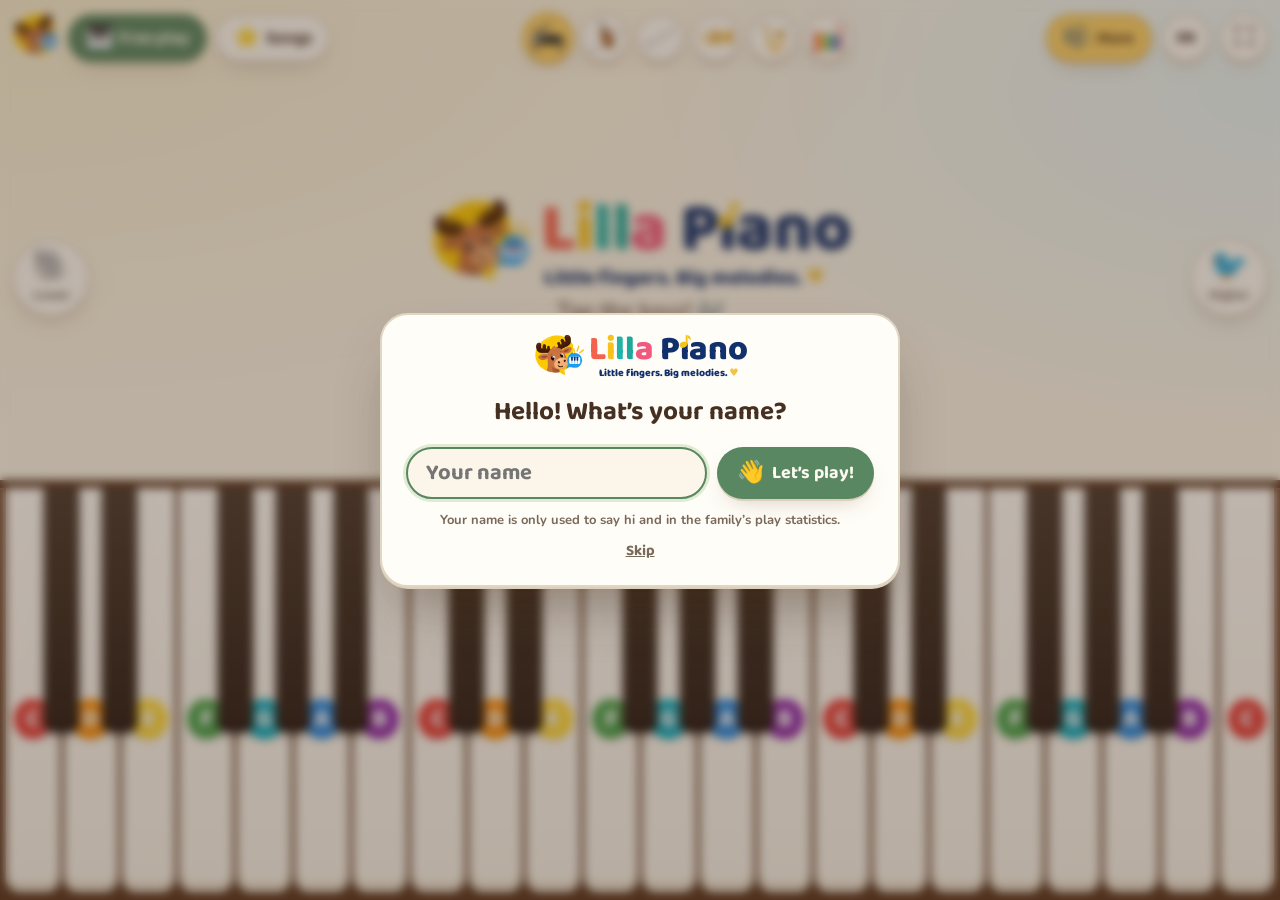
==== index.html @ af092580 "Five listen speeds instead of slow/normal Speed menu with very slow (50%), slow (75%), normal, fast " ====
<!doctype html>
<html lang="en">
<head>
  <meta charset="utf-8">
  <meta name="viewport" content="width=device-width, initial-scale=1, viewport-fit=cover, user-scalable=no">
  <meta name="theme-color" content="#f8f3e6">
  <meta name="apple-mobile-web-app-capable" content="yes">
  <meta name="mobile-web-app-capable" content="yes">
  <meta name="apple-mobile-web-app-status-bar-style" content="black-translucent">
  <title>Lilla Piano</title>
  <link rel="manifest" href="manifest.webmanifest">
  <link rel="icon" href="icon.svg" type="image/svg+xml">
  <link rel="apple-touch-icon" href="assets/apple-touch-icon.png">
  <link rel="preconnect" href="https://fonts.googleapis.com">
  <link rel="preconnect" href="https://fonts.gstatic.com" crossorigin>
  <link href="https://fonts.googleapis.com/css2?family=Baloo+2:wght@600;700;800&family=Nunito:wght@600;700;800&display=swap" rel="stylesheet">
  <link rel="stylesheet" href="css/style.css">
</head>
<body>
<div id="app" data-view="free">
  <header class="topbar">
    <div class="brand-mini" data-brand-mini></div>
    <nav class="modes">
      <button class="mode-btn" data-go="free" data-i18n-label="free">🎹<span data-i18n="free"></span></button>
      <button class="mode-btn" data-go="library" data-i18n-label="songs">⭐<span data-i18n="songs"></span></button>
    </nav>
    <div class="instruments" id="instruments" role="radiogroup" aria-label="Instrument"></div>
    <button class="more-btn" id="more-inst" data-i18n-label="chooseInstrument">🎼<span data-i18n="more"></span></button>
    <button class="icon-btn lang-btn" id="lang-btn" data-i18n-label="language"></button>
    <button class="icon-btn" id="fullscreen-btn" data-i18n-label="fullscreen">⛶</button>
  </header>

  <main class="stage">
    <section class="view view-free">
      <div class="float-area" id="float-area"></div>
      <button class="oct-btn" id="oct-down" data-i18n-label="lower"><span class="oct-emoji">🐘</span><span class="oct-label" data-i18n="lowerShort"></span></button>
      <div class="free-center">
        <div data-brand></div>
        <div class="free-hint" data-i18n="tapKeys"></div>
        <div class="range-map" id="range-map" aria-hidden="true"></div>
      </div>
      <button class="oct-btn" id="oct-up" data-i18n-label="higher"><span class="oct-emoji">🐦</span><span class="oct-label" data-i18n="higherShort"></span></button>
    </section>

    <section class="view view-library" id="library"></section>

    <section class="view view-song">
      <div class="song-head">
        <button class="round-btn" id="song-back" data-i18n-label="back">⬅</button>
        <div class="song-title" id="song-title"></div>
        <div class="song-actions">
          <button class="hands-toggle" id="btn-hands" data-i18n-label="switchHands"></button>
          <button class="big-btn listen" id="btn-listen">👂<span data-i18n="listen"></span></button>
          <button class="big-btn play" id="btn-play">🎹<span data-i18n="play"></span></button>
          <div class="speed-wrap">
            <button class="round-btn" id="btn-tempo" data-i18n-label="tempo" aria-haspopup="menu">🐇</button>
            <div class="speed-menu hidden" id="speed-menu" role="menu"></div>
          </div>
        </div>
      </div>
      <div class="progress"><div class="progress-fill" id="progress"></div></div>
      <div class="song-subbar">
      <div class="view-switch" role="radiogroup" data-i18n-label="songView">
        <button data-songview="notes" role="radio">🎹<span data-i18n="viewNotes"></span></button>
        <button data-songview="sheet" role="radio">🎼<span data-i18n="viewSheet"></span></button>
        <button data-songview="solfege" role="radio">🎵<span data-i18n="viewSolfege"></span></button>
      </div>
      <div class="solfege-strip" id="solfege-strip"></div>
      </div>
      <canvas class="cascade" id="cascade"></canvas>
      <canvas class="cascade staff-view" id="sheet"></canvas>
      <div class="rotate-hint" data-i18n="rotate"></div>
    </section>
  </main>

  <div class="keyboard" id="keyboard"></div>

  <div class="sheet hidden" id="inst-sheet">
    <div class="sheet-card" role="dialog" data-i18n-label="chooseInstrument">
      <div class="sheet-head">
        <h2 data-i18n="chooseInstrument"></h2>
        <button class="round-btn" id="sheet-close" data-i18n-label="close">✕</button>
      </div>
      <div class="sheet-body" id="sheet-body"></div>
      <div class="sheet-foot">
        <button class="offline-btn" id="offline-btn"></button>
      </div>
    </div>
  </div>

  <div class="sheet hidden" id="hands-sheet">
    <div class="sheet-card hands-card" role="dialog" data-i18n-label="howToPlay">
      <div class="sheet-head">
        <h2 id="hands-song"></h2>
        <button class="round-btn" id="hands-close" data-i18n-label="close">✕</button>
      </div>
      <p class="hands-question" data-i18n="howToPlay"></p>
      <div class="hands-choices">
        <button class="hands-choice one" data-hands="one">
          <span class="hands-emoji">☝️</span>
          <strong data-i18n="oneHand"></strong>
          <small data-i18n="oneHandDesc"></small>
          <span class="hands-done" data-done="one">⭐</span>
        </button>
        <button class="hands-choice two" data-hands="two">
          <span class="hands-emoji">🙌</span>
          <strong data-i18n="twoHands"></strong>
          <small data-i18n="twoHandsDesc"></small>
          <span class="hands-done" data-done="two">⭐</span>
        </button>
        <button class="hands-choice chords" data-hands="chords">
          <span class="hands-emoji">💪</span>
          <strong data-i18n="chordHands"></strong>
          <small data-i18n="chordHandsDesc"></small>
          <span class="hands-done" data-done="chords">⭐</span>
        </button>
      </div>
    </div>
  </div>

  <div class="sheet hidden" id="welcome-sheet">
    <div class="sheet-card welcome-card" role="dialog" data-i18n-label="welcomeTitle">
      <div data-brand></div>
      <h2 data-i18n="welcomeTitle"></h2>
      <form id="welcome-form" autocomplete="off">
        <input id="welcome-name" maxlength="40" autocomplete="given-name" enterkeyhint="go" data-i18n-placeholder="namePlaceholder">
        <button class="big-btn play" type="submit">👋<span data-i18n="letsPlay"></span></button>
      </form>
      <p class="welcome-note" data-i18n="nameNote"></p>
      <button class="link-btn" id="welcome-skip" type="button" data-i18n="skip"></button>
    </div>
  </div>
  <div class="greeting hidden" id="greeting" role="status"></div>

  <div class="celebrate hidden" id="celebrate">
    <div class="celebrate-card">
      <div class="celebrate-stars">⭐⭐⭐</div>
      <h2 data-i18n="bravo"></h2>
      <div class="celebrate-actions">
        <button class="big-btn play" id="btn-again">🔁<span data-i18n="again"></span></button>
        <button class="big-btn listen" id="btn-more">⭐<span data-i18n="moreSongs"></span></button>
      </div>
    </div>
  </div>
  <canvas id="confetti"></canvas>
</div>
<script type="module" src="js/app.js"></script>
</body>
</html>
---- css/style.css ----
/* Lilla Piano – styled after Lilla Lingua (lillalingua.lovable.app):
   warm cream background, brown text, sage primary, terracotta accent, sun + sky highlights,
   Baloo 2 headings, Nunito body, soft "pressable" buttons. */

:root {
  --radius: 1.25rem;
  --background: oklch(97.3% 0.018 89);
  --foreground: oklch(33% 0.038 55);
  --card: oklch(99.3% 0.008 92);
  --primary: oklch(58% 0.077 149);
  --primary-foreground: oklch(98.5% 0.012 95);
  --secondary: oklch(92.5% 0.032 128);
  --secondary-foreground: oklch(36% 0.05 145);
  --muted: oklch(94.5% 0.019 90);
  --muted-foreground: oklch(53% 0.033 62);
  --accent: oklch(64.5% 0.146 41);
  --accent-foreground: oklch(99% 0.01 95);
  --sun: oklch(87.8% 0.132 88);
  --sun-foreground: oklch(35% 0.06 60);
  --sky: oklch(89% 0.048 220);
  --sky-foreground: oklch(35% 0.05 240);
  --border: oklch(88% 0.027 82);
  --edge: oklch(86% 0.032 78);
  --navy: #12306b; /* wordmark colour from the logo */
  --wood: oklch(47% 0.07 55);
  --wood-dark: oklch(36% 0.06 52);
  --lift: 0 2px 0 var(--edge), 0 10px 24px -12px oklch(40% 0.05 60 / 0.35);
  --lift-pressed: 0 0 0 var(--edge), 0 4px 10px -8px oklch(40% 0.05 60 / 0.35);
  --font-display: "Baloo 2", ui-rounded, system-ui, sans-serif;

  /* note colours (one per pitch class) – also used in js/music.js */
  --c0: #e53935; --c1: #f4511e; --c2: #fb8c00; --c3: #f9a825; --c4: #fdd835; --c5: #43a047;
  --c6: #7cb342; --c7: #00acc1; --c8: #26a69a; --c9: #1e88e5; --c10: #5e35b1; --c11: #8e24aa;
  --left-hand: oklch(80% 0.1 0);
  --right-hand: var(--sky);
}

* { box-sizing: border-box; -webkit-tap-highlight-color: transparent; }

html, body {
  margin: 0;
  height: 100%;
  overflow: hidden;
  background: var(--background);
  color: var(--foreground);
  font-family: Nunito, ui-sans-serif, system-ui, sans-serif;
  font-weight: 700;
  overscroll-behavior: none;
  user-select: none;
  -webkit-user-select: none;
  -webkit-touch-callout: none;
}

button {
  font: inherit;
  font-family: var(--font-display);
  color: inherit;
  border: 0;
  cursor: pointer;
  touch-action: manipulation;
}

h1, h2, h3 { font-family: var(--font-display); font-weight: 700; }

#app {
  height: 100vh;
  height: 100dvh;
  display: flex;
  flex-direction: column;
  background:
    radial-gradient(120% 80% at 0% 0%, oklch(95% 0.04 95) 0%, transparent 60%),
    radial-gradient(90% 70% at 100% 10%, oklch(95% 0.03 220 / 0.6) 0%, transparent 55%),
    var(--background);
  padding-top: env(safe-area-inset-top);
}

/* shared "soft pressable" surface */
.mode-btn, .inst-btn, .icon-btn, .more-btn, .round-btn, .theme-chip, .song-card,
.hands-toggle, .inst-card, .hands-choice {
  background: var(--card);
  border: 2px solid var(--border);
  box-shadow: var(--lift);
  transition: transform 0.12s, box-shadow 0.12s, background 0.15s;
}
.mode-btn:active, .inst-btn:active, .icon-btn:active, .more-btn:active, .round-btn:active,
.theme-chip:active, .song-card:active, .inst-card:active, .hands-choice:active {
  transform: translateY(2px);
  box-shadow: var(--lift-pressed);
}

/* ---------- brand (moose logo with a piano bubble) ---------- */

.brand { display: flex; align-items: center; gap: 0.4em; font-size: clamp(14px, 2.4vw, 22px); }
.brand-mark { position: relative; width: 4.7em; height: 4.4em; flex: 0 0 auto; }
.brand-mark img { position: absolute; left: 0; top: 0; width: 3.7em; height: auto; }
.brand-bubble { position: absolute; left: 2.95em; top: 1.75em; width: 1.6em; height: 1.6em; }
.brand-sparks { position: absolute; left: 3.7em; top: 1.05em; width: 1em; height: 0.9em; }
.brand-text { display: flex; flex-direction: column; line-height: 0.9; }
.brand-name {
  font-family: var(--font-display);
  font-weight: 800;
  font-size: 3.1em;
  letter-spacing: -0.01em;
  white-space: nowrap;
}
.brand-name .pianot { color: var(--navy); }
.brand-name .dotless { position: relative; }
.brand-name .note-dot {
  position: absolute;
  left: 50%;
  top: 0.36em;
  transform: translateX(-40%);
  width: 0.42em;
  height: 0.42em;
}
.brand-tag {
  font-family: var(--font-display);
  font-weight: 800;
  font-size: 0.95em;
  color: var(--navy);
  margin-top: 0.35em;
  padding-left: 0.15em;
}
.brand-tag::after { content: " ♥"; color: oklch(84% 0.15 88); }

.brand-mini { display: none; width: 46px; height: 46px; position: relative; flex: 0 0 auto; }
.brand-mini img { width: 42px; height: auto; position: absolute; left: 0; top: -3px; }
.brand-mini .brand-bubble { left: 27px; top: 17px; width: 19px; height: 19px; }
@media (min-width: 900px) { .brand-mini { display: block; } }

/* ---------- top bar ---------- */

.topbar {
  display: flex;
  align-items: center;
  gap: 10px;
  padding: 10px max(12px, env(safe-area-inset-right)) 10px max(12px, env(safe-area-inset-left));
  flex: 0 0 auto;
}

.modes { display: flex; gap: 8px; }

.mode-btn {
  display: flex;
  align-items: center;
  gap: 6px;
  height: 48px;
  padding: 0 16px;
  border-radius: 36px;
  font-size: 22px;
  font-weight: 700;
}
.mode-btn span { font-size: 17px; }
.mode-btn.active {
  background: var(--primary);
  border-color: var(--primary);
  color: var(--primary-foreground);
}

.instruments {
  display: flex;
  gap: 8px;
  flex: 1;
  justify-content: center;
  overflow-x: auto;
  scrollbar-width: none;
  padding: 4px 4px 8px;
  margin-bottom: -4px;
}
.instruments::-webkit-scrollbar { display: none; }

.inst-btn {
  flex: 0 0 auto;
  display: flex;
  align-items: center;
  justify-content: center;
  gap: 6px;
  width: 48px;
  height: 48px;
  padding: 0;
  border-radius: 50%;
}
.inst-name { font-size: 15px; }
.inst-btn .inst-name { display: none; }
.inst-btn[aria-checked="true"] {
  background: var(--sun);
  border-color: oklch(80% 0.13 85);
  transform: scale(1.08);
}
.inst-btn.loading .inst-icon { animation: loading 0.9s ease-in-out infinite; }
@keyframes loading { 50% { opacity: 0.3; transform: scale(0.85); } }

.icon-btn {
  width: 48px;
  height: 48px;
  border-radius: 50%;
  font-size: 20px;
  flex: 0 0 auto;
}
.lang-btn { font-size: 15px; font-weight: 800; letter-spacing: 0.5px; }

.more-btn {
  flex: 0 0 auto;
  display: flex;
  align-items: center;
  gap: 6px;
  height: 48px;
  padding: 0 16px;
  border-radius: 36px;
  background: var(--sun);
  border-color: oklch(80% 0.13 85);
  color: var(--sun-foreground);
  font-size: 22px;
}
.more-btn span { font-size: 16px; font-weight: 700; }

@media (max-width: 700px) {
  .mode-btn span, .more-btn span { display: none; }
  .mode-btn, .more-btn { width: 48px; padding: 0; justify-content: center; }
  .topbar { gap: 6px; }
  .instruments { justify-content: flex-start; }
}

/* ---------- stage ---------- */

.stage { flex: 1 1 auto; min-height: 0; position: relative; }

.view { display: none; height: 100%; }
[data-view="free"] .view-free,
[data-view="library"] .view-library,
[data-view="song"] .view-song { display: flex; }

.round-btn {
  width: 52px;
  height: 52px;
  border-radius: 50%;
  font-size: 20px;
  flex: 0 0 auto;
  color: var(--foreground);
}

/* free play */
.view-free {
  position: relative;
  align-items: center;
  justify-content: space-between;
  padding: 0 max(12px, env(safe-area-inset-right)) 0 max(12px, env(safe-area-inset-left));
}
.view-free .round-btn { position: relative; z-index: 2; }
.free-center { display: flex; flex-direction: column; align-items: center; gap: 4px; min-width: 0; }
.free-hint { color: var(--muted-foreground); font-size: clamp(15px, 2.4vw, 22px); }
@media (max-height: 560px) { .view-free .brand { font-size: 12px; } }
@media (max-height: 430px) { .view-free .brand { display: none; } }
.float-area { position: absolute; inset: 0; overflow: hidden; pointer-events: none; }
.float-note {
  position: absolute;
  bottom: 0;
  font-size: clamp(32px, 6vw, 56px);
  transform: translateX(-50%);
  text-shadow: 0 2px 6px oklch(40% 0.05 60 / 0.25);
  animation: float-up 1.6s ease-out forwards;
}
@keyframes float-up {
  from { opacity: 1; transform: translate(-50%, 0) scale(0.6); }
  to { opacity: 0; transform: translate(calc(-50% + var(--drift)), -220px) scale(1.3) rotate(15deg); }
}

/* library */
.view-library {
  flex-direction: column;
  gap: 16px;
  overflow-y: auto;
  padding: 4px max(16px, env(safe-area-inset-right)) 28px max(16px, env(safe-area-inset-left));
}
.library-brand { display: flex; justify-content: center; padding: 4px 0 2px; }
.library-brand .brand { font-size: clamp(11px, 1.8vw, 16px); }
.theme-chips { display: flex; gap: 8px; flex-wrap: wrap; }
.theme-chip {
  display: flex;
  align-items: center;
  gap: 6px;
  height: 44px;
  padding: 0 16px;
  border-radius: 36px;
  font-size: 16px;
  font-weight: 700;
}
.theme-chip span { font-size: 20px; }
.theme-chip.active {
  background: var(--secondary);
  border-color: var(--primary);
  color: var(--secondary-foreground);
}
.level-title {
  display: flex;
  align-items: baseline;
  gap: 10px;
  margin: 6px 0 10px;
  font-size: 26px;
}
.level-title .stars { color: var(--lc); letter-spacing: 2px; }
.level-title small { font-family: Nunito, sans-serif; font-size: 15px; color: var(--muted-foreground); font-weight: 700; }
.song-grid {
  display: grid;
  grid-template-columns: repeat(auto-fill, minmax(150px, 1fr));
  gap: 14px;
}
.song-card {
  position: relative;
  display: flex;
  flex-direction: column;
  align-items: center;
  gap: 4px;
  padding: 22px 10px 14px;
  border-radius: var(--radius);
  overflow: hidden;
}
.song-card::before { /* level colour strip */
  content: "";
  position: absolute;
  inset: 0 0 auto 0;
  height: 6px;
  background: var(--lc);
}
.song-card .song-emoji { font-size: 46px; line-height: 1.15; }
.song-card .song-name { font-family: var(--font-display); font-size: 17px; font-weight: 700; text-align: center; line-height: 1.1; }
.song-sub { font-size: 12px; color: var(--muted-foreground); text-align: center; line-height: 1.15; }
.song-flag { position: absolute; top: 12px; left: 10px; font-size: 16px; }
.song-done { position: absolute; top: 12px; right: 8px; font-size: 15px; letter-spacing: 1px; }
.empty { color: var(--muted-foreground); font-size: 18px; text-align: center; margin-top: 30px; }

/* song view */
.view-song { flex-direction: column; position: relative; }
.song-head {
  display: flex;
  align-items: center;
  gap: 10px;
  padding: 2px max(12px, env(safe-area-inset-right)) 8px max(12px, env(safe-area-inset-left));
}
.song-title {
  flex: 1;
  min-width: 0;
  display: flex;
  align-items: center;
  gap: 8px;
  font-family: var(--font-display);
  font-size: clamp(17px, 2.6vw, 28px);
  font-weight: 700;
}
.song-title .song-emoji { font-size: 1.35em; }
.song-title-text { display: flex; flex-direction: column; min-width: 0; line-height: 1.05; }
.song-title-main { overflow: hidden; text-overflow: ellipsis; white-space: nowrap; }
.song-title-text small {
  font-family: Nunito, sans-serif;
  font-size: 0.5em;
  color: var(--muted-foreground);
  overflow: hidden;
  text-overflow: ellipsis;
  white-space: nowrap;
}
.song-title .stars { font-size: 0.75em; letter-spacing: 1px; }
.song-actions { display: flex; gap: 8px; align-items: center; }

.big-btn {
  display: flex;
  align-items: center;
  gap: 8px;
  height: 52px;
  padding: 0 20px;
  border-radius: 36px;
  font-size: 22px;
  font-weight: 700;
  box-shadow: var(--lift);
  transition: transform 0.12s, box-shadow 0.12s;
}
.big-btn span { font-size: 18px; }
.big-btn:active { transform: translateY(2px); box-shadow: var(--lift-pressed); }
.big-btn.listen { background: var(--sky); color: var(--sky-foreground); }
.big-btn.play { background: var(--primary); color: var(--primary-foreground); }
.big-btn.active { outline: 3px solid var(--sun); outline-offset: 2px; }
.big-btn.pulse { animation: pulse 1.2s ease-in-out infinite; }
@keyframes pulse { 50% { transform: scale(1.08); } }

@media (max-width: 700px) {
  .big-btn span { display: none; }
  .big-btn { width: 52px; padding: 0; justify-content: center; }
}

.hands-toggle {
  display: flex;
  align-items: center;
  height: 52px;
  padding: 3px;
  border-radius: 36px;
  font-size: 22px;
}
.hands-toggle span { width: 42px; height: 42px; display: grid; place-items: center; border-radius: 50%; opacity: 0.45; }
.hands-toggle span.on { background: var(--sun); opacity: 1; }

.progress {
  height: 8px;
  margin: 0 max(12px, env(safe-area-inset-right)) 0 max(12px, env(safe-area-inset-left));
  border-radius: 4px;
  background: var(--muted);
  border: 1px solid var(--border);
  overflow: hidden;
}
.progress-fill {
  height: 100%;
  width: 0;
  background: linear-gradient(90deg, var(--c0), var(--c4), var(--c5), var(--c9), var(--c11));
  transition: width 0.3s;
}

.cascade {
  flex: 1 1 0;
  height: 0;
  min-height: 0;
  width: 100%;
  display: block;
  background:
    linear-gradient(oklch(97% 0.018 89 / 0), oklch(90% 0.03 80 / 0.7)),
    repeating-linear-gradient(0deg, transparent 0 39px, oklch(40% 0.04 60 / 0.05) 39px 40px);
}

.rotate-hint {
  display: none;
  position: absolute;
  left: 50%;
  top: 50%;
  transform: translate(-50%, -50%);
  padding: 10px 16px;
  border-radius: var(--radius);
  background: var(--card);
  border: 2px solid var(--border);
  color: var(--muted-foreground);
  font-size: 15px;
  white-space: nowrap;
  pointer-events: none;
}
@media (orientation: portrait) and (max-width: 600px) {
  [data-wide="true"] .rotate-hint { display: block; }
}

/* ---------- keyboard (wooden frame) ---------- */

.keyboard {
  flex: 0 0 auto;
  height: clamp(150px, 56dvh, 420px);
  padding: 0 max(4px, env(safe-area-inset-right)) max(6px, env(safe-area-inset-bottom)) max(4px, env(safe-area-inset-left));
  background: linear-gradient(var(--wood), var(--wood-dark));
  border-top: 8px solid var(--wood-dark);
  box-shadow: inset 0 2px 0 oklch(60% 0.07 60 / 0.6);
  touch-action: none;
}
[data-view="song"] .keyboard { height: clamp(140px, 44dvh, 360px); }
[data-view="library"] .keyboard { display: none; }

.keys { position: relative; display: flex; height: 100%; }

.key { --kc: #888; }

.key.white {
  position: relative;
  flex: 1 1 0;
  min-width: 0;
  display: flex;
  align-items: flex-end;
  justify-content: center;
  padding-bottom: 12%;
  background: linear-gradient(oklch(99.5% 0.006 92), oklch(96% 0.014 88));
  border: 2px solid var(--wood-dark);
  border-top: 0;
  border-radius: 0 0 16px 16px;
  box-shadow: inset 0 -10px 0 oklch(90% 0.022 85);
  transition: transform 0.05s;
}
.key .pad {
  width: min(72%, 54px);
  aspect-ratio: 1;
  border-radius: 50%;
  background: var(--kc);
  display: grid;
  place-items: center;
  font-family: var(--font-display);
  font-size: clamp(14px, 2.6vw, 25px);
  font-weight: 800;
  color: #fff;
  text-shadow: 0 1px 2px rgba(0, 0, 0, 0.3);
  box-shadow: 0 2px 0 rgba(0, 0, 0, 0.12);
  transition: filter 0.2s, transform 0.2s;
  pointer-events: none;
}
.key.white.down,
.key.white.playing {
  background: color-mix(in srgb, var(--kc) 40%, white);
  box-shadow: inset 0 -4px 0 oklch(90% 0.022 85);
  transform: translateY(2px);
}

.key.black {
  position: absolute;
  top: 0;
  height: 60%;
  z-index: 2;
  background: linear-gradient(oklch(36% 0.03 55), oklch(24% 0.025 50));
  border-radius: 0 0 10px 10px;
  box-shadow: inset 0 -7px 0 oklch(18% 0.02 50), 0 4px 6px oklch(20% 0.03 50 / 0.4);
}
.key.black.down,
.key.black.playing {
  background: var(--kc);
  box-shadow: inset 0 -3px 0 rgba(0, 0, 0, 0.35);
}

/* guided + listen: dim everything except the targets */
.keyboard.guided .key .pad { filter: grayscale(1) opacity(0.3); }
.keyboard.guided .key.playing .pad,
.keyboard.guided .key.down .pad { filter: none; }

.key.white.target {
  background: color-mix(in srgb, var(--kc) 22%, white);
  box-shadow: inset 0 0 0 4px var(--kc), 0 0 28px var(--kc);
  z-index: 1;
}
.key.black.target {
  background: var(--kc);
  box-shadow: 0 0 22px var(--kc);
  animation: glow 1s ease-in-out infinite;
  z-index: 3;
}
.keyboard.guided .key.target .pad { filter: none; animation: bounce 0.9s ease-in-out infinite; }
.key.target.hit .pad { animation: none; transform: scale(0.8); }
.key.target.hit { box-shadow: inset 0 0 0 4px var(--primary); }
@keyframes bounce { 50% { transform: translateY(-14px) scale(1.12); } }
@keyframes glow { 50% { box-shadow: 0 0 6px var(--kc); } }

.key.wiggle { animation: wiggle 0.4s; }
@keyframes wiggle {
  20% { transform: translateX(-4px); }
  40% { transform: translateX(4px); }
  60% { transform: translateX(-3px); }
  80% { transform: translateX(2px); }
}

.hand-badge {
  position: absolute;
  top: 8px;
  left: 50%;
  transform: translateX(-50%);
  min-width: 26px;
  height: 26px;
  padding: 0 6px;
  border-radius: 13px;
  display: none;
  place-items: center;
  font-family: var(--font-display);
  font-size: 14px;
  font-weight: 800;
  color: var(--foreground);
  pointer-events: none;
}
.key.hand-L .hand-badge:not(:empty) { display: grid; background: var(--left-hand); }
.key.hand-R .hand-badge:not(:empty) { display: grid; background: var(--right-hand); }

/* short screens (phones in landscape): give the falling notes more room */
@media (max-height: 520px) {
  [data-view="song"] .topbar { display: none; }
  [data-view="song"] .keyboard { height: 42dvh; }
  .song-head { padding-top: 8px; }
  .song-head .round-btn, .big-btn, .hands-toggle { height: 44px; }
  .song-head .round-btn { width: 44px; }
  .hands-toggle span { width: 36px; height: 36px; font-size: 19px; }
  .mode-btn, .inst-btn, .icon-btn, .more-btn { height: 44px; }
  .inst-btn, .icon-btn { width: 44px; }
  .topbar { padding-top: 6px; padding-bottom: 6px; }
  .key .pad { width: min(60%, 40px); }
  .key.white { padding-bottom: 8%; }
}
@media (max-width: 700px) {
  .hands-toggle span { width: 38px; height: 38px; font-size: 19px; }
}

/* ---------- dialogs ---------- */

.sheet, .celebrate {
  position: fixed;
  inset: 0;
  z-index: 15;
  display: grid;
  place-items: center;
  padding: max(12px, env(safe-area-inset-top)) max(12px, env(safe-area-inset-right)) max(12px, env(safe-area-inset-bottom)) max(12px, env(safe-area-inset-left));
  background: oklch(33% 0.038 55 / 0.35);
  backdrop-filter: blur(5px);
}
.celebrate { z-index: 20; }
.sheet.hidden, .celebrate.hidden { display: none; }

.sheet-card, .celebrate-card {
  background: var(--card);
  color: var(--foreground);
  border: 2px solid var(--border);
  border-radius: calc(var(--radius) * 1.4);
  box-shadow: 0 2px 0 var(--edge), 0 30px 60px -20px oklch(30% 0.05 60 / 0.45);
  animation: pop 0.35s cubic-bezier(0.2, 1.4, 0.4, 1);
}
.sheet-card {
  width: min(960px, 100%);
  max-height: 100%;
  display: flex;
  flex-direction: column;
  overflow: hidden;
}
.sheet-head {
  display: flex;
  align-items: center;
  justify-content: space-between;
  padding: 14px 16px 4px 22px;
}
.sheet-head h2 { margin: 0; font-size: 26px; }
.sheet-head .round-btn { width: 46px; height: 46px; background: var(--muted); }
.sheet-body { overflow-y: auto; padding: 4px 18px 22px; }
@keyframes pop { from { transform: scale(0.3); opacity: 0; } }

/* instrument picker */
.family h3 { display: flex; align-items: center; gap: 8px; margin: 14px 0 8px; font-size: 20px; color: var(--fc); }
.family h3 .inst-icon { width: 30px; height: 30px; }
.inst-grid { display: grid; grid-template-columns: repeat(auto-fill, minmax(108px, 1fr)); gap: 10px; }
.inst-card {
  display: flex;
  flex-direction: column;
  align-items: center;
  gap: 4px;
  padding: 12px 6px 10px;
  border-radius: var(--radius);
  background: color-mix(in srgb, var(--fc) 8%, var(--card));
  color: var(--foreground);
}
.inst-card.selected { border-color: var(--fc); background: color-mix(in srgb, var(--fc) 22%, var(--card)); }
.inst-card .inst-name { display: block; font-size: 14px; text-align: center; line-height: 1.1; font-weight: 700; }
.inst-icon { display: grid; place-items: center; }
.inst-icon svg { width: 100%; height: 100%; }
.inst-btn .inst-icon { width: 34px; height: 34px; }
.inst-card .inst-icon { width: 56px; height: 56px; }

/* one or two hands */
.hands-card { width: min(780px, 100%); }
.hands-card .sheet-head h2 { display: flex; align-items: center; gap: 8px; font-size: 24px; }
.hands-question { margin: 0 22px 4px; font-size: 18px; color: var(--muted-foreground); }
.hands-choices { display: grid; grid-template-columns: repeat(3, 1fr); gap: 12px; padding: 10px 20px 22px; }
.hands-choice {
  position: relative;
  display: flex;
  flex-direction: column;
  align-items: center;
  gap: 4px;
  padding: 20px 12px;
  border-radius: var(--radius);
  color: var(--foreground);
  border-width: 3px;
}
.hands-choice.one { background: var(--secondary); border-color: var(--primary); }
.hands-choice.two { background: oklch(94% 0.05 88); border-color: oklch(80% 0.13 85); }
.hands-choice.chords { background: oklch(94% 0.04 40); border-color: var(--accent); }
.hands-emoji { font-size: clamp(48px, 10vw, 72px); line-height: 1.1; }
.hands-choice strong { font-family: var(--font-display); font-size: 24px; font-weight: 700; }
.hands-choice small { font-size: 14px; color: var(--muted-foreground); text-align: center; }
.hands-done { position: absolute; top: 8px; right: 12px; font-size: 22px; }
@media (max-height: 520px) {
  .hands-choice { padding: 10px; }
  .hands-emoji { font-size: 44px; }
}

/* celebration */
.celebrate-card { padding: 26px 34px; text-align: center; }
.celebrate-stars { font-size: 48px; letter-spacing: 6px; }
.celebrate-card h2 { margin: 6px 0 16px; font-size: 42px; color: var(--primary); }
.celebrate-actions { display: flex; gap: 12px; justify-content: center; }
.celebrate-actions .big-btn span { display: inline; }
.celebrate-actions .big-btn { width: auto; padding: 0 20px; }

#confetti {
  position: fixed;
  inset: 0;
  width: 100%;
  height: 100%;
  z-index: 30;
  pointer-events: none;
}

/* offline download (instrument picker footer) */
.sheet-foot { padding: 10px 18px 16px; border-top: 2px solid var(--muted); }
.offline-btn {
  width: 100%;
  min-height: 48px;
  padding: 8px 16px;
  border-radius: 36px;
  background: var(--secondary);
  color: var(--secondary-foreground);
  border: 2px solid var(--border);
  font-size: 16px;
  font-weight: 700;
  box-shadow: var(--lift);
}
.offline-btn:disabled { box-shadow: none; cursor: default; }
.offline-btn[data-status="saving"] { background: var(--sky); color: var(--sky-foreground); }
.offline-btn[data-status="retry"] { background: oklch(93% 0.05 60); color: var(--sun-foreground); }

/* ---------- note views: notes / sheet music / do-re-mi ---------- */

.song-subbar {
  display: flex;
  align-items: center;
  gap: 10px;
  padding: 6px max(12px, env(safe-area-inset-right)) 4px max(12px, env(safe-area-inset-left));
  flex: 0 0 auto;
  min-width: 0;
}
.view-switch {
  flex: 0 0 auto;
  display: flex;
  gap: 2px;
  padding: 3px;
  border-radius: 36px;
  background: var(--card);
  border: 2px solid var(--border);
  box-shadow: var(--lift);
}
.view-switch button {
  display: flex;
  align-items: center;
  gap: 4px;
  height: 34px;
  padding: 0 12px;
  border-radius: 30px;
  background: transparent;
  font-size: 17px;
  color: var(--muted-foreground);
}
.view-switch button span { font-size: 14px; font-weight: 700; }
.view-switch button[aria-checked="true"] { background: var(--secondary); color: var(--secondary-foreground); }
@media (max-width: 900px) { .view-switch button span { display: none; } .view-switch button { padding: 0 10px; } }
@media (max-height: 520px) { .view-switch button { height: 30px; } .song-subbar { padding-top: 4px; padding-bottom: 2px; } }

.staff-view { background: linear-gradient(oklch(98.5% 0.012 90), oklch(96% 0.018 88)); }
[data-songview="sheet"] #cascade { display: none; }
#app:not([data-songview="sheet"]) #sheet { display: none; }

.solfege-strip {
  position: relative; /* chips measure their offset from the strip itself */
  display: none;
  gap: 6px;
  overflow-x: auto;
  scrollbar-width: none;
  padding: 6px 4px;
  flex: 1 1 auto;
  min-width: 0;
}
.solfege-strip::-webkit-scrollbar { display: none; }
[data-songview="solfege"] .solfege-strip { display: flex; }
.syl {
  flex: 0 0 auto;
  min-width: 44px;
  padding: 2px 10px;
  border-radius: 20px;
  text-align: center;
  font-family: var(--font-display);
  font-weight: 800;
  font-size: 20px;
  color: #fff;
  background: var(--sc);
  text-shadow: 0 1px 2px rgba(0, 0, 0, 0.25);
  transition: transform 0.2s, opacity 0.2s;
}
.syl.done { opacity: 0.35; }
.syl.current { transform: scale(1.3); box-shadow: 0 0 0 3px var(--sun), 0 4px 10px -4px rgba(0, 0, 0, 0.3); }
@media (max-height: 520px) { .syl { font-size: 16px; min-width: 36px; } }

.keyboard.solfege .key .pad { font-size: clamp(12px, 2.1vw, 21px); letter-spacing: -0.02em; }

/* ---------- free play: lower / higher + range map ---------- */

.oct-btn {
  position: relative;
  z-index: 2;
  flex: 0 0 auto;
  display: flex;
  flex-direction: column;
  align-items: center;
  justify-content: center;
  gap: 0;
  width: 78px;
  height: 78px;
  border-radius: 50%;
  background: var(--card);
  border: 2px solid var(--border);
  box-shadow: var(--lift);
  color: var(--foreground);
  transition: transform 0.12s, box-shadow 0.12s, opacity 0.2s;
}
.oct-btn:active { transform: translateY(2px); box-shadow: var(--lift-pressed); }
.oct-btn:disabled { opacity: 0.35; box-shadow: none; cursor: default; }
.oct-emoji { font-size: 32px; line-height: 1.1; }
.oct-label { font-size: 13px; font-weight: 700; color: var(--muted-foreground); }
@media (max-height: 560px) {
  .oct-btn { width: 60px; height: 60px; }
  .oct-emoji { font-size: 24px; }
  .oct-label { font-size: 11px; }
}

.range-map { display: flex; align-items: center; gap: 10px; margin-top: 6px; }
.rm-keys { display: flex; gap: 3px; padding: 4px; border-radius: 8px; background: var(--wood-dark); }
.rm-oct { display: flex; gap: 1px; padding: 0 1px; border-radius: 4px; }
.rm-oct i { width: 5px; height: 16px; border-radius: 0 0 2px 2px; background: oklch(80% 0.02 80); }
.rm-oct.on { background: var(--sun); }
.rm-oct.on i { background: #fff; }
.rm-label { font-family: var(--font-display); font-weight: 800; font-size: 15px; color: var(--muted-foreground); }
@media (max-height: 430px) { .range-map { display: none; } }

/* hands dialog on narrow screens: one row per choice (icon left, text right) */
@media (max-width: 640px) {
  .hands-choices { grid-template-columns: 1fr; gap: 10px; }
  .hands-choice {
    display: grid;
    grid-template-columns: auto 1fr;
    grid-template-rows: auto auto;
    column-gap: 14px;
    align-items: center;
    text-align: left;
    padding: 12px 16px;
  }
  .hands-choice .hands-emoji { grid-row: 1 / 3; font-size: 40px; }
  .hands-choice strong { font-size: 20px; }
  .hands-choice small { text-align: left; }
}

/* narrow phones (portrait): smaller octave buttons and logo so nothing overlaps */
@media (max-width: 600px) {
  .view-free { gap: 6px; }
  .view-free .brand { font-size: 8.5px; }
  .free-hint { font-size: 14px; }
  .oct-btn { width: 54px; height: 54px; }
  .oct-emoji { font-size: 22px; }
  .oct-label { display: none; }
  .rm-oct i { width: 3px; height: 12px; }
  .rm-label { font-size: 13px; white-space: nowrap; }
  .range-map { gap: 6px; }
}

/* ---------- name, greeting, favourites ---------- */

input { user-select: text; -webkit-user-select: text; font: inherit; }

.welcome-card { width: min(520px, 100%); padding: 18px 24px 16px; text-align: center; align-items: center; }
.welcome-card .brand { justify-content: center; font-size: 11px; }
.welcome-card h2 { margin: 10px 0 14px; font-size: 26px; }
#welcome-form { display: flex; gap: 10px; width: 100%; }
#welcome-name {
  flex: 1;
  min-width: 0;
  height: 52px;
  padding: 0 18px;
  border-radius: 36px;
  border: 2px solid var(--border);
  background: var(--background);
  color: var(--foreground);
  font-family: var(--font-display);
  font-size: 22px;
  font-weight: 700;
  outline: none;
}
#welcome-name:focus { border-color: var(--primary); box-shadow: 0 0 0 3px var(--secondary); }
.welcome-note { margin: 12px 0 4px; font-size: 13px; color: var(--muted-foreground); }
.link-btn { background: none; padding: 6px 10px; font-size: 15px; color: var(--muted-foreground); text-decoration: underline; }
@media (max-width: 480px) { #welcome-form { flex-direction: column; } #welcome-form .big-btn { justify-content: center; width: 100%; } #welcome-form .big-btn span { display: inline; } }

.greeting {
  position: fixed;
  z-index: 25;
  left: 50%;
  top: calc(env(safe-area-inset-top) + 70px);
  transform: translateX(-50%);
  display: flex;
  align-items: center;
  gap: 10px;
  padding: 8px 22px 8px 10px;
  border-radius: 40px;
  background: var(--card);
  border: 2px solid var(--border);
  box-shadow: 0 2px 0 var(--edge), 0 18px 40px -16px oklch(30% 0.05 60 / 0.45);
  font-family: var(--font-display);
  font-size: 24px;
  font-weight: 800;
  color: var(--navy);
  pointer-events: none;
  animation: greet-in 0.5s cubic-bezier(0.2, 1.5, 0.4, 1);
}
.greeting img { width: 44px; height: auto; }
.greeting.hidden { display: none; }
@keyframes greet-in { from { transform: translate(-50%, -30px) scale(0.6); opacity: 0; } }

.hello-chip {
  align-self: flex-start;
  display: flex;
  align-items: center;
  gap: 8px;
  height: 42px;
  padding: 0 16px;
  border-radius: 36px;
  background: var(--sun);
  border: 2px solid oklch(80% 0.13 85);
  color: var(--sun-foreground);
  font-size: 17px;
  font-weight: 700;
  box-shadow: var(--lift);
}
.hello-chip span { font-size: 14px; opacity: 0.7; }
.favourites .level-title .stars { letter-spacing: 0; }

/* library search */
.song-search {
  display: flex;
  align-items: center;
  gap: 8px;
  height: 48px;
  padding: 0 8px 0 16px;
  border-radius: 36px;
  background: var(--card);
  border: 2px solid var(--border);
  box-shadow: var(--lift);
  max-width: 520px;
}
.song-search:focus-within { border-color: var(--primary); }
.song-search > span { font-size: 18px; }
.song-search input {
  flex: 1;
  min-width: 0;
  height: 100%;
  border: 0;
  outline: none;
  background: transparent;
  color: var(--foreground);
  font-size: 17px;
  font-weight: 700;
}
.song-search input::-webkit-search-cancel-button { display: none; }
.song-search button { width: 34px; height: 34px; border-radius: 50%; background: var(--muted); font-size: 14px; }

/* listen speed menu */
.speed-wrap { position: relative; }
.speed-menu {
  position: absolute;
  z-index: 12;
  right: 0;
  top: calc(100% + 8px);
  display: flex;
  flex-direction: column;
  gap: 2px;
  min-width: 210px;
  padding: 6px;
  border-radius: var(--radius);
  background: var(--card);
  border: 2px solid var(--border);
  box-shadow: 0 2px 0 var(--edge), 0 20px 40px -16px oklch(30% 0.05 60 / 0.45);
}
.speed-menu.hidden { display: none; }
.speed-menu button {
  display: grid;
  grid-template-columns: 34px 1fr auto;
  align-items: center;
  gap: 8px;
  height: 44px;
  padding: 0 10px;
  border-radius: 14px;
  background: transparent;
  text-align: left;
  font-size: 16px;
  font-weight: 700;
}
.speed-menu button:hover { background: var(--muted); }
.speed-menu button[aria-checked="true"] { background: var(--sun); color: var(--sun-foreground); }
.speed-menu .speed-emoji { font-size: 22px; text-align: center; }
.speed-menu small { color: var(--muted-foreground); font-weight: 700; }
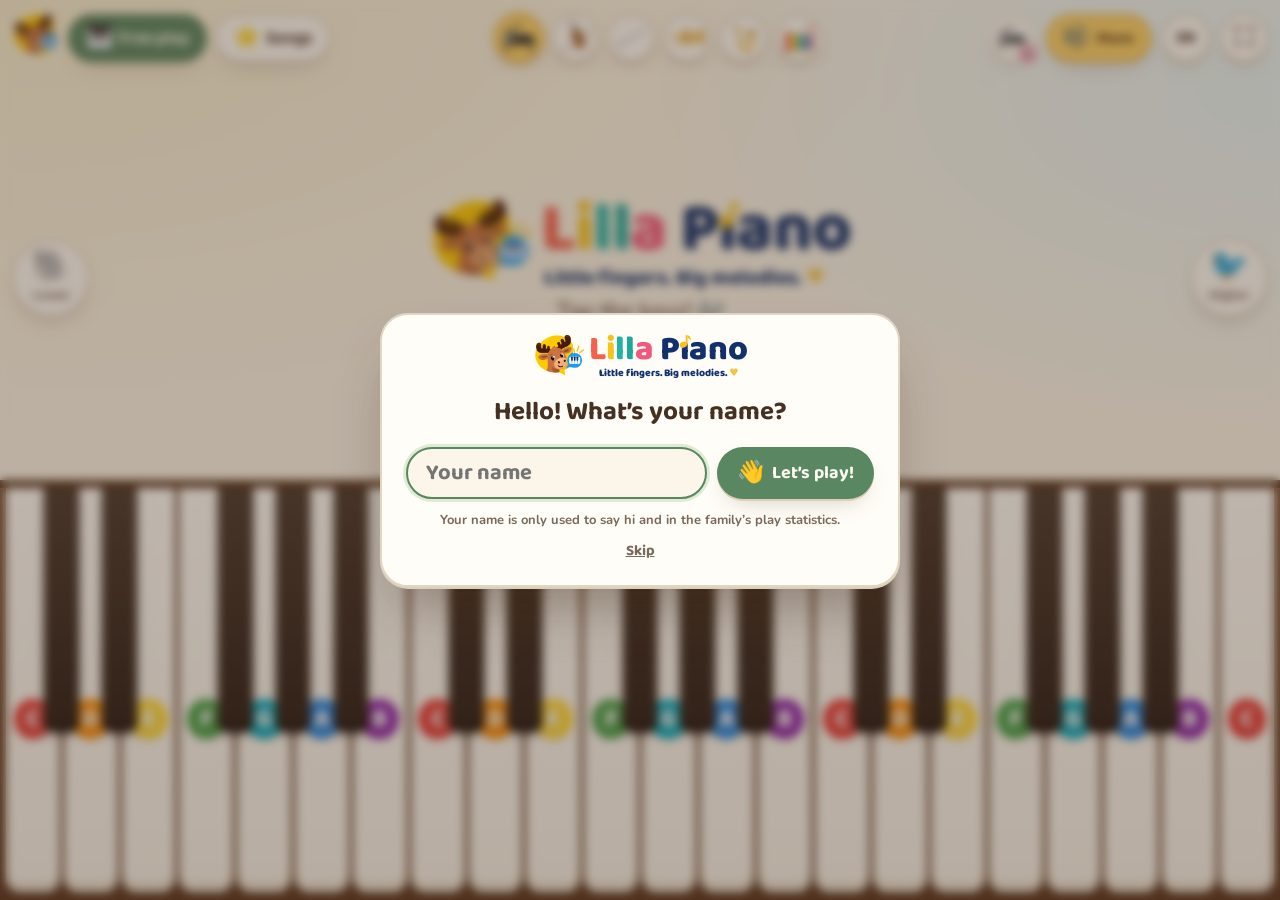
==== commit aecde2db: "Separate instruments for the left and right hand The instrument picker has Right hand / Left hand ta" ====
--- a/index.html
+++ b/index.html
@@ -25,6 +25,7 @@
       <button class="mode-btn" data-go="library" data-i18n-label="songs">⭐<span data-i18n="songs"></span></button>
     </nav>
     <div class="instruments" id="instruments" role="radiogroup" aria-label="Instrument"></div>
+    <button class="lh-btn" id="lh-inst" data-i18n-label="leftHand"></button>
     <button class="more-btn" id="more-inst" data-i18n-label="chooseInstrument">🎼<span data-i18n="more"></span></button>
     <button class="icon-btn lang-btn" id="lang-btn" data-i18n-label="language"></button>
     <button class="icon-btn" id="fullscreen-btn" data-i18n-label="fullscreen">⛶</button>
@@ -79,6 +80,10 @@
     <div class="sheet-card" role="dialog" data-i18n-label="chooseInstrument">
       <div class="sheet-head">
         <h2 data-i18n="chooseInstrument"></h2>
+        <div class="hand-tabs" role="tablist">
+          <button class="hand-tab" role="tab" data-hand="R"><span class="tab-badge r" data-i18n="handR"></span><span data-i18n="rightHand"></span></button>
+          <button class="hand-tab" role="tab" data-hand="L"><span class="tab-badge l" data-i18n="handL"></span><span data-i18n="leftHand"></span></button>
+        </div>
         <button class="round-btn" id="sheet-close" data-i18n-label="close">✕</button>
       </div>
       <div class="sheet-body" id="sheet-body"></div>
--- a/css/style.css
+++ b/css/style.css
@@ -26,7 +26,7 @@
   --wood-dark: oklch(36% 0.06 52);
   --lift: 0 2px 0 var(--edge), 0 10px 24px -12px oklch(40% 0.05 60 / 0.35);
   --lift-pressed: 0 0 0 var(--edge), 0 4px 10px -8px oklch(40% 0.05 60 / 0.35);
-  --font-display: "Baloo 2", ui-rounded, system-ui, sans-serif;
+  --font-display: "Baloo 2", Nunito, ui-rounded, system-ui, sans-serif; /* Nunito covers Cyrillic */
 
   /* note colours (one per pitch class) – also used in js/music.js */
   --c0: #e53935; --c1: #f4511e; --c2: #fb8c00; --c3: #f9a825; --c4: #fdd835; --c5: #43a047;
@@ -981,3 +981,61 @@
 .speed-menu button[aria-checked="true"] { background: var(--sun); color: var(--sun-foreground); }
 .speed-menu .speed-emoji { font-size: 22px; text-align: center; }
 .speed-menu small { color: var(--muted-foreground); font-weight: 700; }
+
+/* ---------- left-hand instrument ---------- */
+
+.lh-btn {
+  position: relative;
+  flex: 0 0 auto;
+  width: 48px;
+  height: 48px;
+  border-radius: 50%;
+  display: grid;
+  place-items: center;
+  background: var(--card);
+  border: 2px dashed var(--border);
+  box-shadow: var(--lift);
+  opacity: 0.8;
+}
+.lh-btn.set { border: 2px solid var(--left-hand); opacity: 1; }
+.lh-btn .inst-icon { width: 32px; height: 32px; }
+.lh-badge {
+  position: absolute;
+  right: -4px;
+  bottom: -4px;
+  min-width: 20px;
+  height: 20px;
+  padding: 0 4px;
+  border-radius: 10px;
+  display: grid;
+  place-items: center;
+  background: var(--left-hand);
+  color: var(--foreground);
+  font-family: var(--font-display);
+  font-size: 12px;
+  font-weight: 800;
+}
+@media (max-height: 520px) { .lh-btn { width: 44px; height: 44px; } }
+
+.hand-tabs { display: flex; gap: 4px; padding: 3px; margin: 0 auto 0 16px; border-radius: 30px; background: var(--muted); }
+.hand-tab { display: flex; align-items: center; gap: 6px; height: 38px; padding: 0 14px; border-radius: 26px; background: transparent; font-size: 15px; font-weight: 700; color: var(--muted-foreground); }
+.hand-tab[aria-selected="true"] { background: var(--card); color: var(--foreground); box-shadow: var(--lift); }
+.tab-badge { min-width: 22px; height: 22px; border-radius: 11px; display: grid; place-items: center; font-size: 12px; font-weight: 800; color: var(--foreground); }
+.tab-badge.l { background: var(--left-hand); }
+.tab-badge.r { background: var(--right-hand); }
+@media (max-width: 600px) { .hand-tab span:not(.tab-badge) { display: none; } .sheet-head { gap: 8px; } }
+
+.same-card { width: 100%; flex-direction: row; justify-content: center; gap: 10px; margin-top: 6px; --fc: var(--left-hand); }
+.same-card .inst-icon { width: 36px; height: 36px; }
+.same-card .inst-name { font-size: 16px; }
+
+/* keys played by the left-hand instrument */
+.key.white.lh-zone { background: linear-gradient(oklch(99% 0.01 0), oklch(95% 0.03 0)); box-shadow: inset 0 -10px 0 oklch(86% 0.06 0); }
+.key.black.lh-zone { box-shadow: inset 0 -7px 0 oklch(45% 0.12 0), 0 4px 6px oklch(20% 0.03 50 / 0.4); }
+/* pressed / highlighted states win over the left-hand tint */
+.key.white.lh-zone.down,
+.key.white.lh-zone.playing { background: color-mix(in srgb, var(--kc) 40%, white); box-shadow: inset 0 -4px 0 oklch(86% 0.06 0); }
+.key.white.lh-zone.target { background: color-mix(in srgb, var(--kc) 22%, white); box-shadow: inset 0 0 0 4px var(--kc), 0 0 28px var(--kc); }
+.key.black.lh-zone.down,
+.key.black.lh-zone.playing,
+.key.black.lh-zone.target { background: var(--kc); }
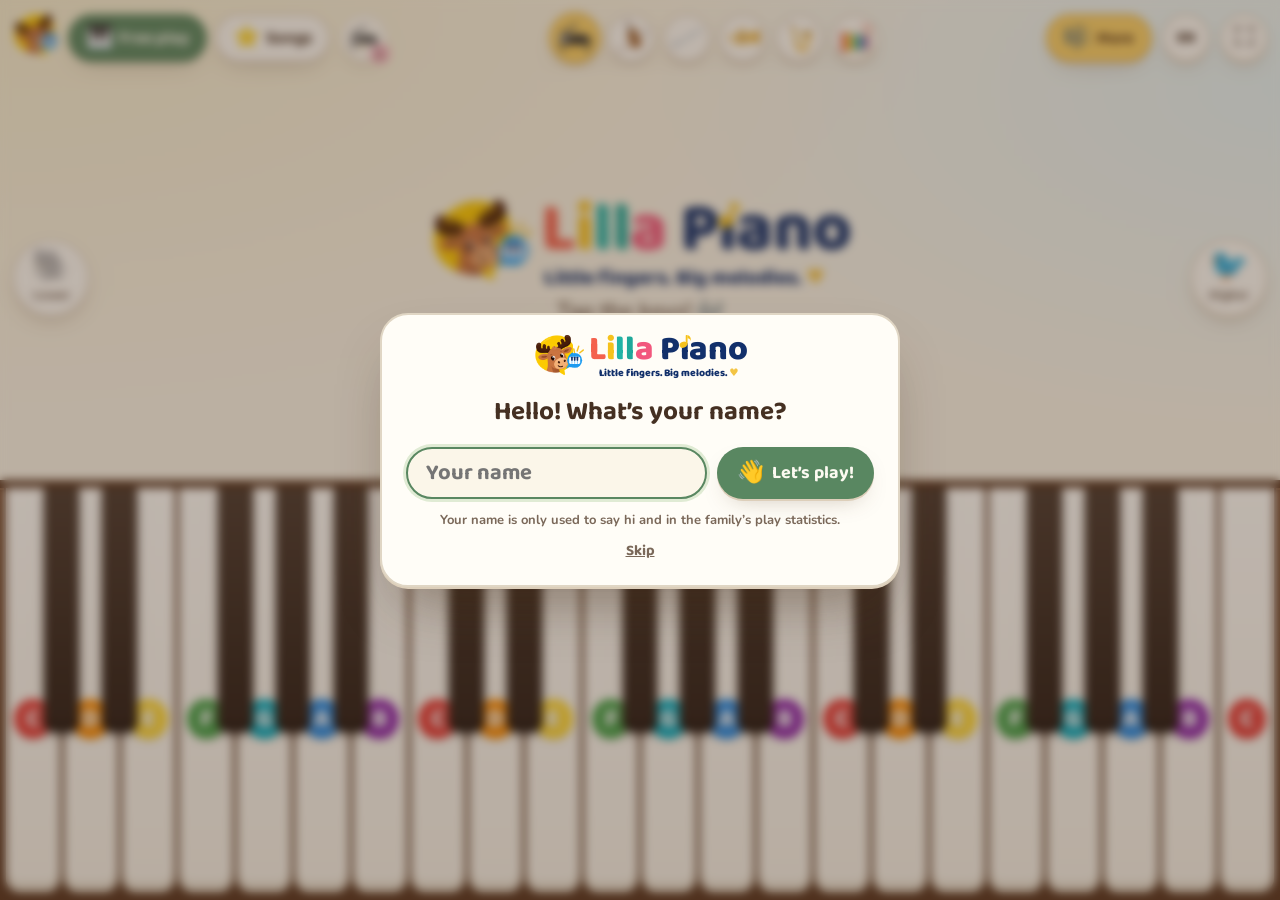
==== commit a59d72c5: "Hand selector: left on the left, right on the right Picker tabs are ordered L | R (right selected by" ====
--- a/index.html
+++ b/index.html
@@ -24,8 +24,8 @@
       <button class="mode-btn" data-go="free" data-i18n-label="free">🎹<span data-i18n="free"></span></button>
       <button class="mode-btn" data-go="library" data-i18n-label="songs">⭐<span data-i18n="songs"></span></button>
     </nav>
+    <button class="lh-btn" id="lh-inst" data-i18n-label="leftHand"></button>
     <div class="instruments" id="instruments" role="radiogroup" aria-label="Instrument"></div>
-    <button class="lh-btn" id="lh-inst" data-i18n-label="leftHand"></button>
     <button class="more-btn" id="more-inst" data-i18n-label="chooseInstrument">🎼<span data-i18n="more"></span></button>
     <button class="icon-btn lang-btn" id="lang-btn" data-i18n-label="language"></button>
     <button class="icon-btn" id="fullscreen-btn" data-i18n-label="fullscreen">⛶</button>
@@ -81,8 +81,8 @@
       <div class="sheet-head">
         <h2 data-i18n="chooseInstrument"></h2>
         <div class="hand-tabs" role="tablist">
-          <button class="hand-tab" role="tab" data-hand="R"><span class="tab-badge r" data-i18n="handR"></span><span data-i18n="rightHand"></span></button>
           <button class="hand-tab" role="tab" data-hand="L"><span class="tab-badge l" data-i18n="handL"></span><span data-i18n="leftHand"></span></button>
+          <button class="hand-tab" role="tab" data-hand="R"><span data-i18n="rightHand"></span><span class="tab-badge r" data-i18n="handR"></span></button>
         </div>
         <button class="round-btn" id="sheet-close" data-i18n-label="close">✕</button>
       </div>
--- a/css/style.css
+++ b/css/style.css
@@ -1039,3 +1039,23 @@
 .key.black.lh-zone.down,
 .key.black.lh-zone.playing,
 .key.black.lh-zone.target { background: var(--kc); }
+
+/* right-hand badge on the selected instrument when the hands differ (mirrors the L badge) */
+.inst-btn { position: relative; }
+.rh-badge {
+  position: absolute;
+  right: -4px;
+  bottom: -4px;
+  min-width: 20px;
+  height: 20px;
+  padding: 0 4px;
+  border-radius: 10px;
+  display: grid;
+  place-items: center;
+  background: var(--right-hand);
+  color: var(--foreground);
+  font-family: var(--font-display);
+  font-size: 12px;
+  font-weight: 800;
+}
+.instruments { padding-right: 8px; } /* room for the badge */
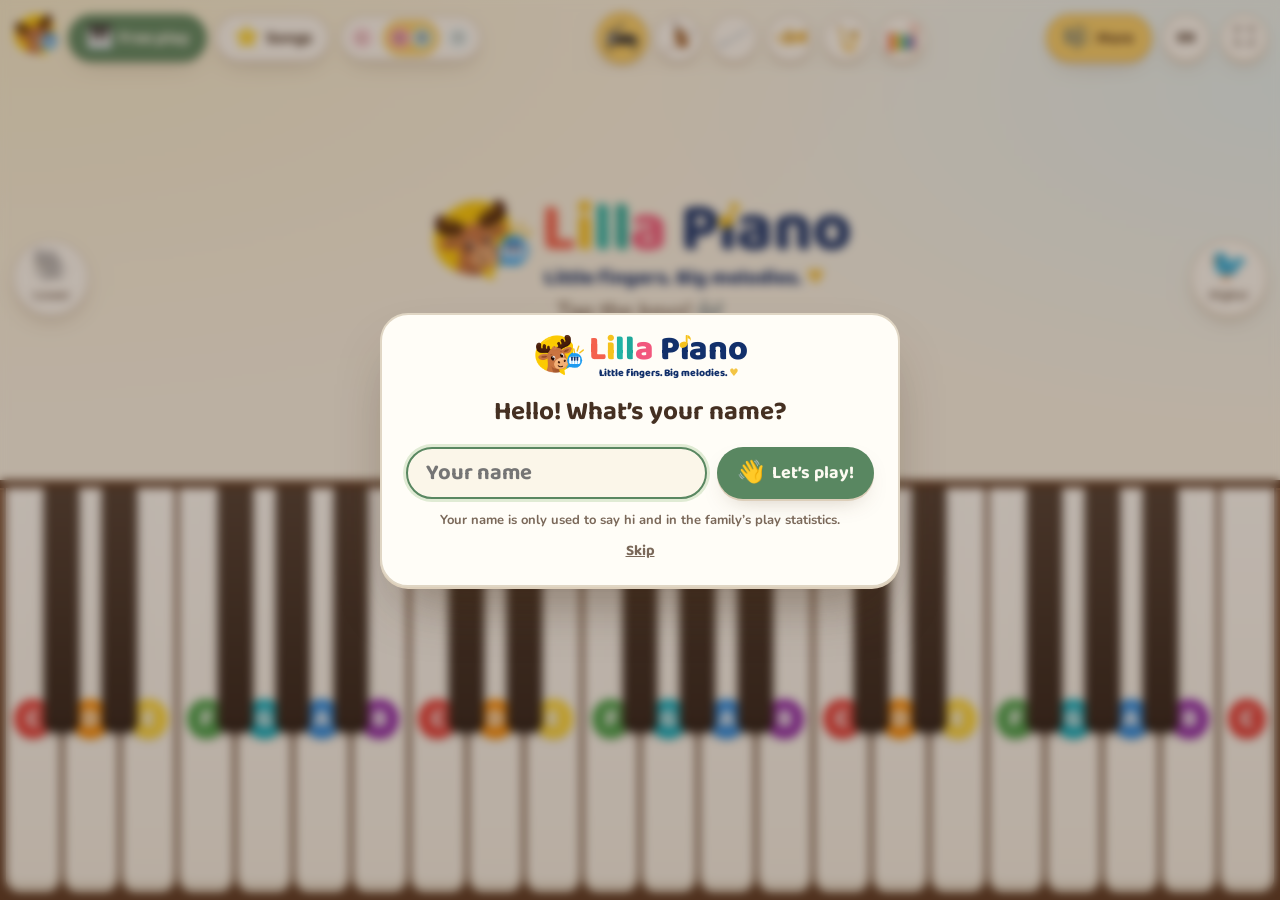
==== commit 53fcf568: "One hand selector for the instrument row and the picker Replace the separate left-hand button with a" ====
--- a/index.html
+++ b/index.html
@@ -24,7 +24,11 @@
       <button class="mode-btn" data-go="free" data-i18n-label="free">🎹<span data-i18n="free"></span></button>
       <button class="mode-btn" data-go="library" data-i18n-label="songs">⭐<span data-i18n="songs"></span></button>
     </nav>
-    <button class="lh-btn" id="lh-inst" data-i18n-label="leftHand"></button>
+    <div class="hand-target" role="radiogroup" data-i18n-label="chooseHands">
+      <button role="radio" data-target="L"><span class="tab-badge l" data-i18n="handL"></span></button>
+      <button role="radio" data-target="both"><span class="tab-badge l" data-i18n="handL"></span><span class="tab-badge r" data-i18n="handR"></span></button>
+      <button role="radio" data-target="R"><span class="tab-badge r" data-i18n="handR"></span></button>
+    </div>
     <div class="instruments" id="instruments" role="radiogroup" aria-label="Instrument"></div>
     <button class="more-btn" id="more-inst" data-i18n-label="chooseInstrument">🎼<span data-i18n="more"></span></button>
     <button class="icon-btn lang-btn" id="lang-btn" data-i18n-label="language"></button>
@@ -82,6 +86,7 @@
         <h2 data-i18n="chooseInstrument"></h2>
         <div class="hand-tabs" role="tablist">
           <button class="hand-tab" role="tab" data-hand="L"><span class="tab-badge l" data-i18n="handL"></span><span data-i18n="leftHand"></span></button>
+          <button class="hand-tab" role="tab" data-hand="both"><span class="tab-badge l" data-i18n="handL"></span><span class="tab-badge r" data-i18n="handR"></span><span data-i18n="bothHands"></span></button>
           <button class="hand-tab" role="tab" data-hand="R"><span data-i18n="rightHand"></span><span class="tab-badge r" data-i18n="handR"></span></button>
         </div>
         <button class="round-btn" id="sheet-close" data-i18n-label="close">✕</button>
--- a/css/style.css
+++ b/css/style.css
@@ -1059,3 +1059,50 @@
   font-weight: 800;
 }
 .instruments { padding-right: 8px; } /* room for the badge */
+
+/* copy-link button next to the song title */
+.link-mini {
+  flex: 0 0 auto;
+  width: 34px;
+  height: 34px;
+  border-radius: 50%;
+  background: var(--muted);
+  font-size: 16px;
+  opacity: 0.75;
+}
+.link-mini:hover { opacity: 1; }
+
+/* ---------- hand selector: L | L+R | R (what a tapped instrument applies to) ---------- */
+
+.hand-target {
+  flex: 0 0 auto;
+  display: flex;
+  gap: 2px;
+  padding: 3px;
+  border-radius: 30px;
+  background: var(--card);
+  border: 2px solid var(--border);
+  box-shadow: var(--lift);
+}
+.hand-target button {
+  display: flex;
+  align-items: center;
+  gap: 2px;
+  height: 36px;
+  min-width: 36px;
+  padding: 0 7px;
+  border-radius: 24px;
+  background: transparent;
+  opacity: 0.5;
+}
+.hand-target button[aria-checked="true"] { background: var(--sun); opacity: 1; }
+.hand-target .tab-badge { min-width: 20px; height: 20px; font-size: 11px; }
+@media (max-height: 520px) { .hand-target button { height: 32px; } }
+
+/* left-hand instrument in the row: pink ring (right-hand one keeps the sun highlight) */
+.inst-btn.on-left { border-color: var(--left-hand); background: oklch(95% 0.03 0); transform: scale(1.08); }
+.inst-btn { overflow: visible; }
+.inst-btn .lh-badge, .inst-btn .rh-badge { position: absolute; bottom: -4px; }
+.inst-btn .lh-badge { left: -4px; right: auto; }
+.inst-btn .rh-badge { right: -4px; }
+.hand-tab .tab-badge + .tab-badge { margin-left: -2px; }
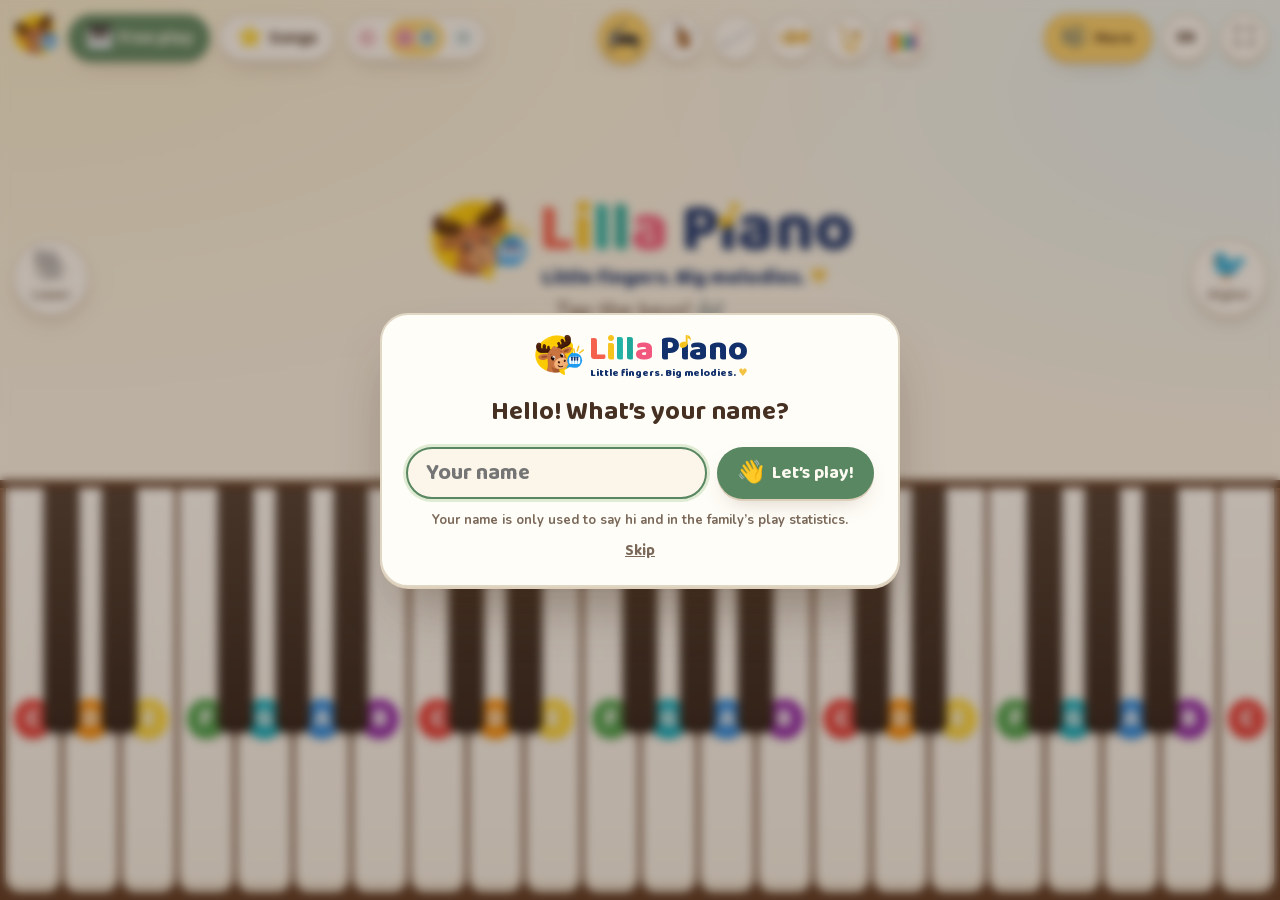
==== commit 23c3cd92: "Self-host sounds and fonts, add credits screen, remove SymbTr Turkish songs, show max score - Instru" ====
--- a/index.html
+++ b/index.html
@@ -11,9 +11,9 @@
   <link rel="manifest" href="manifest.webmanifest">
   <link rel="icon" href="icon.svg" type="image/svg+xml">
   <link rel="apple-touch-icon" href="assets/apple-touch-icon.png">
-  <link rel="preconnect" href="https://fonts.googleapis.com">
-  <link rel="preconnect" href="https://fonts.gstatic.com" crossorigin>
-  <link href="https://fonts.googleapis.com/css2?family=Baloo+2:wght@600;700;800&family=Nunito:wght@600;700;800&display=swap" rel="stylesheet">
+<link rel="preload" href="assets/fonts/Baloo2-latin.woff2" as="font" type="font/woff2" crossorigin>
+  <link rel="preload" href="assets/fonts/Nunito-latin.woff2" as="font" type="font/woff2" crossorigin>
+  <link rel="stylesheet" href="css/fonts.css">
   <link rel="stylesheet" href="css/style.css">
 </head>
 <body>
@@ -24,6 +24,7 @@
       <button class="mode-btn" data-go="free" data-i18n-label="free">🎹<span data-i18n="free"></span></button>
       <button class="mode-btn" data-go="library" data-i18n-label="songs">⭐<span data-i18n="songs"></span></button>
     </nav>
+    <button class="inst-chip" id="inst-chip" data-i18n-label="chooseInstrument"></button>
     <div class="hand-target" role="radiogroup" data-i18n-label="chooseHands">
       <button role="radio" data-target="L"><span class="tab-badge l" data-i18n="handL"></span></button>
       <button role="radio" data-target="both"><span class="tab-badge l" data-i18n="handL"></span><span class="tab-badge r" data-i18n="handR"></span></button>
@@ -32,7 +33,7 @@
     <div class="instruments" id="instruments" role="radiogroup" aria-label="Instrument"></div>
     <button class="more-btn" id="more-inst" data-i18n-label="chooseInstrument">🎼<span data-i18n="more"></span></button>
     <button class="icon-btn lang-btn" id="lang-btn" data-i18n-label="language"></button>
-    <button class="icon-btn" id="fullscreen-btn" data-i18n-label="fullscreen">⛶</button>
+    <button class="icon-btn fs-btn" id="fullscreen-btn" data-i18n-label="fullscreen">⛶</button>
   </header>
 
   <main class="stage">
@@ -54,6 +55,7 @@
         <button class="round-btn" id="song-back" data-i18n-label="back">⬅</button>
         <div class="song-title" id="song-title"></div>
         <div class="song-actions">
+          <button class="inst-chip" id="inst-chip-song" data-i18n-label="chooseInstrument"></button>
           <button class="hands-toggle" id="btn-hands" data-i18n-label="switchHands"></button>
           <button class="big-btn listen" id="btn-listen">👂<span data-i18n="listen"></span></button>
           <button class="big-btn play" id="btn-play">🎹<span data-i18n="play"></span></button>
@@ -61,6 +63,7 @@
             <button class="round-btn" id="btn-tempo" data-i18n-label="tempo" aria-haspopup="menu">🐇</button>
             <div class="speed-menu hidden" id="speed-menu" role="menu"></div>
           </div>
+          <button class="icon-btn fs-btn song-fs" data-i18n-label="fullscreen">⛶</button>
         </div>
       </div>
       <div class="progress"><div class="progress-fill" id="progress"></div></div>
@@ -140,12 +143,23 @@
       <button class="link-btn" id="welcome-skip" type="button" data-i18n="skip"></button>
     </div>
   </div>
+  <div class="sheet hidden" id="credits-sheet">
+    <div class="sheet-card credits-card" role="dialog" data-i18n-label="credits">
+      <div class="sheet-head">
+        <h2 data-i18n="credits"></h2>
+        <button class="round-btn" id="credits-close" data-i18n-label="close">✕</button>
+      </div>
+      <div class="credits-body" id="credits-body"></div>
+    </div>
+  </div>
   <div class="greeting hidden" id="greeting" role="status"></div>
 
   <div class="celebrate hidden" id="celebrate">
     <div class="celebrate-card">
-      <div class="celebrate-stars">⭐⭐⭐</div>
-      <h2 data-i18n="bravo"></h2>
+      <div class="celebrate-stars" id="celebrate-stars"></div>
+      <h2 id="celebrate-title"></h2>
+      <div class="celebrate-score"><span id="celebrate-score">0</span> <small id="celebrate-max"></small></div>
+      <div class="celebrate-best" id="celebrate-best"></div>
       <div class="celebrate-actions">
         <button class="big-btn play" id="btn-again">🔁<span data-i18n="again"></span></button>
         <button class="big-btn listen" id="btn-more">⭐<span data-i18n="moreSongs"></span></button>
--- a/css/fonts.css
+++ b/css/fonts.css
@@ -0,0 +1,163 @@
+/* Baloo 2 and Nunito (SIL Open Font License 1.1, see LICENSES/), served with the app instead of from Google. */
+/* latin-ext */
+@font-face {
+  font-family: 'Baloo 2';
+  font-style: normal;
+  font-weight: 600;
+  font-display: swap;
+  src: url(../assets/fonts/Baloo2-latin-ext.woff2) format('woff2');
+  unicode-range: U+0100-02BA, U+02BD-02C5, U+02C7-02CC, U+02CE-02D7, U+02DD-02FF, U+0304, U+0308, U+0329, U+1D00-1DBF, U+1E00-1E9F, U+1EF2-1EFF, U+2020, U+20A0-20AB, U+20AD-20C4, U+2113, U+2C60-2C7F, U+A720-A7FF;
+}
+/* latin */
+@font-face {
+  font-family: 'Baloo 2';
+  font-style: normal;
+  font-weight: 600;
+  font-display: swap;
+  src: url(../assets/fonts/Baloo2-latin.woff2) format('woff2');
+  unicode-range: U+0000-00FF, U+0131, U+0152-0153, U+02BB-02BC, U+02C6, U+02DA, U+02DC, U+0304, U+0308, U+0329, U+2000-206F, U+20AC, U+2122, U+2191, U+2193, U+2212, U+2215, U+FEFF, U+FFFD;
+}
+/* latin-ext */
+@font-face {
+  font-family: 'Baloo 2';
+  font-style: normal;
+  font-weight: 700;
+  font-display: swap;
+  src: url(../assets/fonts/Baloo2-latin-ext.woff2) format('woff2');
+  unicode-range: U+0100-02BA, U+02BD-02C5, U+02C7-02CC, U+02CE-02D7, U+02DD-02FF, U+0304, U+0308, U+0329, U+1D00-1DBF, U+1E00-1E9F, U+1EF2-1EFF, U+2020, U+20A0-20AB, U+20AD-20C4, U+2113, U+2C60-2C7F, U+A720-A7FF;
+}
+/* latin */
+@font-face {
+  font-family: 'Baloo 2';
+  font-style: normal;
+  font-weight: 700;
+  font-display: swap;
+  src: url(../assets/fonts/Baloo2-latin.woff2) format('woff2');
+  unicode-range: U+0000-00FF, U+0131, U+0152-0153, U+02BB-02BC, U+02C6, U+02DA, U+02DC, U+0304, U+0308, U+0329, U+2000-206F, U+20AC, U+2122, U+2191, U+2193, U+2212, U+2215, U+FEFF, U+FFFD;
+}
+/* latin-ext */
+@font-face {
+  font-family: 'Baloo 2';
+  font-style: normal;
+  font-weight: 800;
+  font-display: swap;
+  src: url(../assets/fonts/Baloo2-latin-ext.woff2) format('woff2');
+  unicode-range: U+0100-02BA, U+02BD-02C5, U+02C7-02CC, U+02CE-02D7, U+02DD-02FF, U+0304, U+0308, U+0329, U+1D00-1DBF, U+1E00-1E9F, U+1EF2-1EFF, U+2020, U+20A0-20AB, U+20AD-20C4, U+2113, U+2C60-2C7F, U+A720-A7FF;
+}
+/* latin */
+@font-face {
+  font-family: 'Baloo 2';
+  font-style: normal;
+  font-weight: 800;
+  font-display: swap;
+  src: url(../assets/fonts/Baloo2-latin.woff2) format('woff2');
+  unicode-range: U+0000-00FF, U+0131, U+0152-0153, U+02BB-02BC, U+02C6, U+02DA, U+02DC, U+0304, U+0308, U+0329, U+2000-206F, U+20AC, U+2122, U+2191, U+2193, U+2212, U+2215, U+FEFF, U+FFFD;
+}
+/* cyrillic-ext */
+@font-face {
+  font-family: 'Nunito';
+  font-style: normal;
+  font-weight: 600;
+  font-display: swap;
+  src: url(../assets/fonts/Nunito-cyrillic-ext.woff2) format('woff2');
+  unicode-range: U+0460-052F, U+1C80-1C8A, U+20B4, U+2DE0-2DFF, U+A640-A69F, U+FE2E-FE2F;
+}
+/* cyrillic */
+@font-face {
+  font-family: 'Nunito';
+  font-style: normal;
+  font-weight: 600;
+  font-display: swap;
+  src: url(../assets/fonts/Nunito-cyrillic.woff2) format('woff2');
+  unicode-range: U+0301, U+0400-045F, U+0490-0491, U+04B0-04B1, U+2116;
+}
+/* latin-ext */
+@font-face {
+  font-family: 'Nunito';
+  font-style: normal;
+  font-weight: 600;
+  font-display: swap;
+  src: url(../assets/fonts/Nunito-latin-ext.woff2) format('woff2');
+  unicode-range: U+0100-02BA, U+02BD-02C5, U+02C7-02CC, U+02CE-02D7, U+02DD-02FF, U+0304, U+0308, U+0329, U+1D00-1DBF, U+1E00-1E9F, U+1EF2-1EFF, U+2020, U+20A0-20AB, U+20AD-20C4, U+2113, U+2C60-2C7F, U+A720-A7FF;
+}
+/* latin */
+@font-face {
+  font-family: 'Nunito';
+  font-style: normal;
+  font-weight: 600;
+  font-display: swap;
+  src: url(../assets/fonts/Nunito-latin.woff2) format('woff2');
+  unicode-range: U+0000-00FF, U+0131, U+0152-0153, U+02BB-02BC, U+02C6, U+02DA, U+02DC, U+0304, U+0308, U+0329, U+2000-206F, U+20AC, U+2122, U+2191, U+2193, U+2212, U+2215, U+FEFF, U+FFFD;
+}
+/* cyrillic-ext */
+@font-face {
+  font-family: 'Nunito';
+  font-style: normal;
+  font-weight: 700;
+  font-display: swap;
+  src: url(../assets/fonts/Nunito-cyrillic-ext.woff2) format('woff2');
+  unicode-range: U+0460-052F, U+1C80-1C8A, U+20B4, U+2DE0-2DFF, U+A640-A69F, U+FE2E-FE2F;
+}
+/* cyrillic */
+@font-face {
+  font-family: 'Nunito';
+  font-style: normal;
+  font-weight: 700;
+  font-display: swap;
+  src: url(../assets/fonts/Nunito-cyrillic.woff2) format('woff2');
+  unicode-range: U+0301, U+0400-045F, U+0490-0491, U+04B0-04B1, U+2116;
+}
+/* latin-ext */
+@font-face {
+  font-family: 'Nunito';
+  font-style: normal;
+  font-weight: 700;
+  font-display: swap;
+  src: url(../assets/fonts/Nunito-latin-ext.woff2) format('woff2');
+  unicode-range: U+0100-02BA, U+02BD-02C5, U+02C7-02CC, U+02CE-02D7, U+02DD-02FF, U+0304, U+0308, U+0329, U+1D00-1DBF, U+1E00-1E9F, U+1EF2-1EFF, U+2020, U+20A0-20AB, U+20AD-20C4, U+2113, U+2C60-2C7F, U+A720-A7FF;
+}
+/* latin */
+@font-face {
+  font-family: 'Nunito';
+  font-style: normal;
+  font-weight: 700;
+  font-display: swap;
+  src: url(../assets/fonts/Nunito-latin.woff2) format('woff2');
+  unicode-range: U+0000-00FF, U+0131, U+0152-0153, U+02BB-02BC, U+02C6, U+02DA, U+02DC, U+0304, U+0308, U+0329, U+2000-206F, U+20AC, U+2122, U+2191, U+2193, U+2212, U+2215, U+FEFF, U+FFFD;
+}
+/* cyrillic-ext */
+@font-face {
+  font-family: 'Nunito';
+  font-style: normal;
+  font-weight: 800;
+  font-display: swap;
+  src: url(../assets/fonts/Nunito-cyrillic-ext.woff2) format('woff2');
+  unicode-range: U+0460-052F, U+1C80-1C8A, U+20B4, U+2DE0-2DFF, U+A640-A69F, U+FE2E-FE2F;
+}
+/* cyrillic */
+@font-face {
+  font-family: 'Nunito';
+  font-style: normal;
+  font-weight: 800;
+  font-display: swap;
+  src: url(../assets/fonts/Nunito-cyrillic.woff2) format('woff2');
+  unicode-range: U+0301, U+0400-045F, U+0490-0491, U+04B0-04B1, U+2116;
+}
+/* latin-ext */
+@font-face {
+  font-family: 'Nunito';
+  font-style: normal;
+  font-weight: 800;
+  font-display: swap;
+  src: url(../assets/fonts/Nunito-latin-ext.woff2) format('woff2');
+  unicode-range: U+0100-02BA, U+02BD-02C5, U+02C7-02CC, U+02CE-02D7, U+02DD-02FF, U+0304, U+0308, U+0329, U+1D00-1DBF, U+1E00-1E9F, U+1EF2-1EFF, U+2020, U+20A0-20AB, U+20AD-20C4, U+2113, U+2C60-2C7F, U+A720-A7FF;
+}
+/* latin */
+@font-face {
+  font-family: 'Nunito';
+  font-style: normal;
+  font-weight: 800;
+  font-display: swap;
+  src: url(../assets/fonts/Nunito-latin.woff2) format('woff2');
+  unicode-range: U+0000-00FF, U+0131, U+0152-0153, U+02BB-02BC, U+02C6, U+02DA, U+02DC, U+0304, U+0308, U+0329, U+2000-206F, U+20AC, U+2122, U+2191, U+2193, U+2212, U+2215, U+FEFF, U+FFFD;
+}
--- a/css/style.css
+++ b/css/style.css
@@ -326,7 +326,7 @@
 .song-card .song-name { font-family: var(--font-display); font-size: 17px; font-weight: 700; text-align: center; line-height: 1.1; }
 .song-sub { font-size: 12px; color: var(--muted-foreground); text-align: center; line-height: 1.15; }
 .song-flag { position: absolute; top: 12px; left: 10px; font-size: 16px; }
-.song-done { position: absolute; top: 12px; right: 8px; font-size: 15px; letter-spacing: 1px; }
+.song-done { position: absolute; top: 10px; right: 10px; font-size: 15px; letter-spacing: 1px; color: oklch(72% 0.16 80); }
 .empty { color: var(--muted-foreground); font-size: 18px; text-align: center; margin-top: 30px; }
 
 /* song view */
@@ -665,7 +665,10 @@
 .hands-emoji { font-size: clamp(48px, 10vw, 72px); line-height: 1.1; }
 .hands-choice strong { font-family: var(--font-display); font-size: 24px; font-weight: 700; }
 .hands-choice small { font-size: 14px; color: var(--muted-foreground); text-align: center; }
-.hands-done { position: absolute; top: 8px; right: 12px; font-size: 22px; }
+.hands-done { position: absolute; top: 8px; right: 12px; display: flex; flex-direction: column; align-items: flex-end; line-height: 1.1; }
+.hands-done[hidden] { display: none; }
+.hands-done .best-stars { font-size: 20px; letter-spacing: 1px; color: oklch(72% 0.16 80); }
+.hands-done .best-score { font-size: 13px; font-weight: 800; color: var(--muted-foreground); }
 @media (max-height: 520px) {
   .hands-choice { padding: 10px; }
   .hands-emoji { font-size: 44px; }
@@ -673,8 +676,24 @@
 
 /* celebration */
 .celebrate-card { padding: 26px 34px; text-align: center; }
-.celebrate-stars { font-size: 48px; letter-spacing: 6px; }
-.celebrate-card h2 { margin: 6px 0 16px; font-size: 42px; color: var(--primary); }
+.celebrate-stars { display: flex; justify-content: center; gap: 8px; font-size: 64px; line-height: 1; }
+.cstar { color: oklch(88% 0.02 80); opacity: 0; transform: scale(0.3); animation: star-pop 0.45s cubic-bezier(.3,1.6,.5,1) forwards; }
+.cstar.on { color: oklch(78% 0.17 80); text-shadow: 0 3px 0 oklch(65% 0.15 70); }
+@keyframes star-pop { to { opacity: 1; transform: scale(1); } }
+.celebrate-card h2 { margin: 8px 0 4px; font-size: 38px; color: var(--primary); }
+.celebrate-score { font-family: var(--font-display); font-size: 34px; font-weight: 800; font-variant-numeric: tabular-nums; }
+.celebrate-score small { font-family: Nunito, sans-serif; font-size: 16px; color: var(--muted-foreground); }
+.celebrate-best { min-height: 26px; margin: 2px 0 14px; font-size: 16px; font-weight: 700; color: var(--muted-foreground); }
+.celebrate-best.new { color: var(--accent); animation: pulse 1.2s ease-in-out 3; }
+.best-badge { font-size: 0.55em; font-family: Nunito, sans-serif; font-weight: 800; white-space: nowrap; color: var(--muted-foreground); }
+.best-badge .best-stars { color: oklch(72% 0.16 80); letter-spacing: 1px; }
+@media (max-height: 520px) {
+  .celebrate-card { padding: 16px 26px; }
+  .celebrate-stars { font-size: 44px; }
+  .celebrate-card h2 { font-size: 28px; }
+  .celebrate-score { font-size: 26px; }
+  .celebrate-best { margin-bottom: 8px; }
+}
 .celebrate-actions { display: flex; gap: 12px; justify-content: center; }
 .celebrate-actions .big-btn span { display: inline; }
 .celebrate-actions .big-btn { width: auto; padding: 0 20px; }
@@ -1106,3 +1125,115 @@
 .inst-btn .lh-badge { left: -4px; right: auto; }
 .inst-btn .rh-badge { right: -4px; }
 .hand-tab .tab-badge + .tab-badge { margin-left: -2px; }
+
+/* classical library grouped by composer */
+.level.composer .level-title { font-size: 22px; margin-top: 2px; }
+
+/* ---------- library home: collection and country tiles ---------- */
+
+.tile-grid {
+  display: grid;
+  grid-template-columns: repeat(auto-fill, minmax(150px, 1fr));
+  gap: 12px;
+}
+.lib-tile {
+  position: relative;
+  display: flex;
+  flex-direction: column;
+  align-items: flex-start;
+  gap: 4px;
+  min-height: 104px;
+  padding: 14px 16px;
+  border-radius: var(--radius);
+  background: var(--card);
+  border: 2px solid var(--border);
+  box-shadow: var(--lift);
+  text-align: left;
+  transition: transform 0.12s, box-shadow 0.12s;
+}
+.lib-tile:active { transform: translateY(2px); box-shadow: var(--lift-pressed); }
+.lib-tile-emoji { font-size: 38px; line-height: 1.1; }
+.lib-tile-name { font-family: var(--font-display); font-size: 18px; font-weight: 700; line-height: 1.1; }
+.lib-tile-count {
+  position: absolute;
+  top: 10px;
+  right: 12px;
+  min-width: 28px;
+  padding: 2px 8px;
+  border-radius: 14px;
+  background: var(--muted);
+  color: var(--muted-foreground);
+  font-size: 13px;
+  font-weight: 800;
+  text-align: center;
+}
+.lib-tile.theme-classical { background: oklch(96% 0.025 300); }
+.lib-tile.theme-christmas { background: oklch(96% 0.03 25); }
+.lib-tile.theme-children { background: oklch(96% 0.04 90); }
+
+/* collection page header */
+.lib-head { display: flex; align-items: center; gap: 12px; padding-top: 6px; }
+.lib-head h2 { display: flex; align-items: center; gap: 10px; margin: 0; font-size: 28px; }
+.lib-head h2 span { font-size: 34px; }
+.lib-head h2 small { font-family: Nunito, sans-serif; font-size: 15px; color: var(--muted-foreground); }
+
+@media (max-width: 600px) {
+  .tile-grid { grid-template-columns: repeat(2, 1fr); gap: 10px; }
+  .lib-tile { min-height: 88px; padding: 10px 12px; }
+  .lib-tile-emoji { font-size: 30px; }
+  .lib-tile-name { font-size: 16px; }
+  .lib-head h2 { font-size: 22px; }
+}
+
+/* ---------- compact instrument button (phones and short screens) ---------- */
+
+.inst-chip {
+  display: none;
+  align-items: center;
+  gap: 6px;
+  height: 46px;
+  padding: 0 10px 0 6px;
+  border-radius: 30px;
+  background: var(--sun);
+  border: 2px solid oklch(80% 0.13 85);
+  box-shadow: var(--lift);
+  flex: 0 0 auto;
+}
+.inst-chip .inst-icon { position: relative; width: 32px; height: 32px; }
+.inst-chip .lh-badge, .inst-chip .rh-badge { position: absolute; bottom: -6px; min-width: 16px; height: 16px; font-size: 10px; }
+.inst-chip .lh-badge { left: -4px; right: auto; }
+.inst-chip .rh-badge { right: -4px; }
+.chip-caret { font-size: 12px; color: var(--sun-foreground); }
+
+@media (max-width: 900px), (max-height: 520px) {
+  .topbar .hand-target,
+  .topbar .instruments,
+  .topbar .more-btn { display: none; }
+  .inst-chip { display: flex; }
+  .topbar #inst-chip { margin-right: auto; }
+  .topbar { gap: 8px; }
+}
+@media (max-height: 520px) {
+  .inst-chip { height: 44px; }
+}
+/* the song header only needs its own button when the top bar is hidden (short screens) */
+@media (min-height: 521px) { .song-actions .inst-chip { display: none; } }
+/* fullscreen lives in the top bar; on short screens (top bar hidden in songs) it moves into the song header */
+.song-actions .song-fs { display: none; flex: 0 0 auto; }
+@media (max-height: 520px) { .song-actions .song-fs:not([hidden]) { display: inline-flex; } }
+/* narrow portrait phones: title on its own line, controls below spread across the width */
+@media (max-width: 520px) and (min-height: 521px) {
+  .song-head { flex-wrap: wrap; row-gap: 8px; }
+  .song-actions { flex: 1 0 100%; justify-content: space-between; gap: 6px; }
+  .song-actions .big-btn { width: 48px; height: 48px; }
+  .song-actions .round-btn { width: 46px; height: 46px; }
+}
+
+/* ---------- credits & licences ---------- */
+.lib-foot { display: flex; justify-content: center; padding: 28px 0 8px; }
+.lib-foot .link-btn { font-size: 14px; color: var(--muted-foreground); }
+.credits-card { width: min(680px, 100%); max-height: 100%; display: flex; flex-direction: column; }
+.credits-body { overflow-y: auto; padding: 0 22px 20px; font-size: 14px; line-height: 1.5; user-select: text; -webkit-user-select: text; }
+.credits-body h3 { margin: 14px 0 4px; font-size: 18px; }
+.credits-body p { margin: 0 0 8px; }
+.credits-body a { color: var(--primary); }
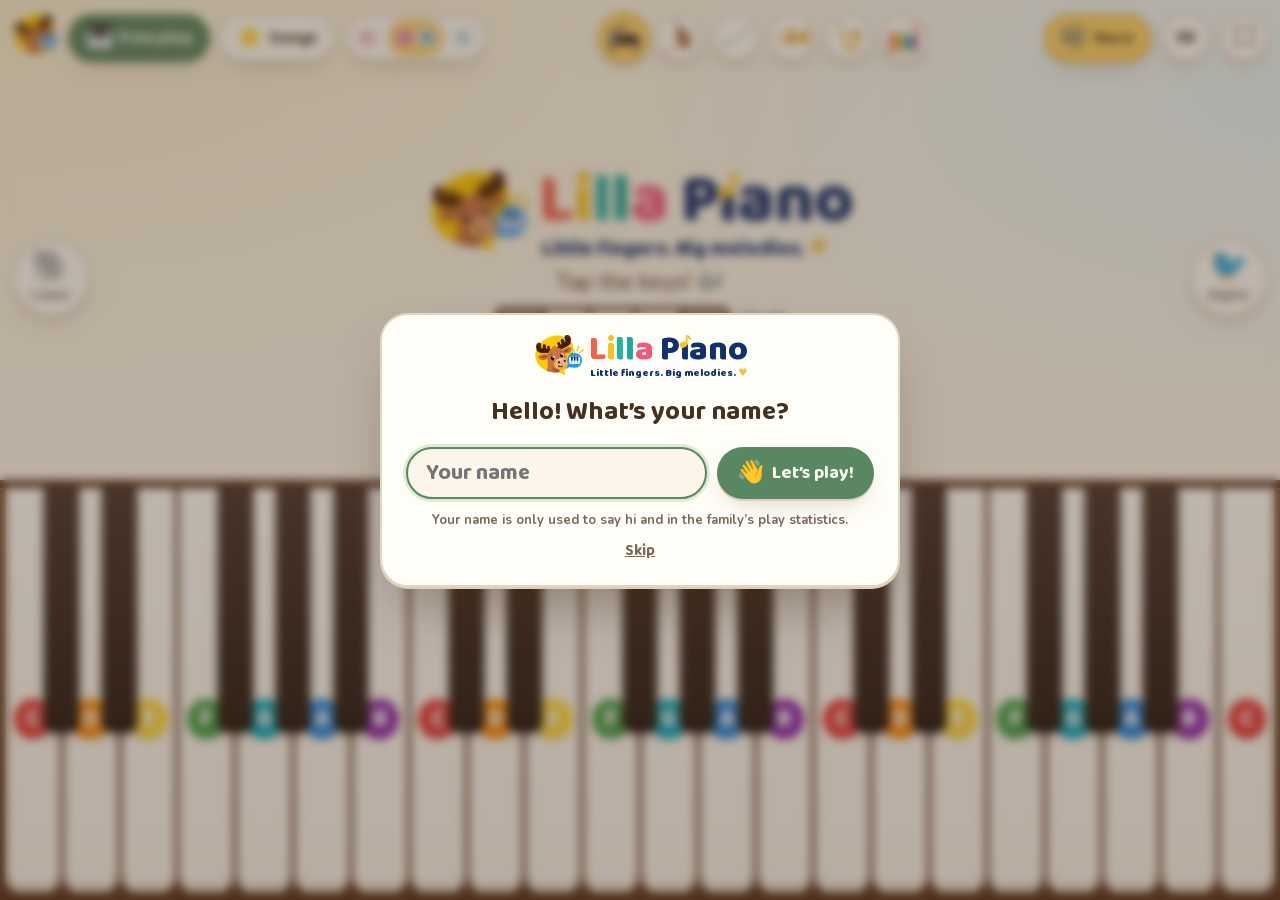
==== commit 4b04bbea: "Record tunes in free play and turn them into songs with chords - Record button in free play; tunes s" ====
--- a/index.html
+++ b/index.html
@@ -44,6 +44,10 @@
         <div data-brand></div>
         <div class="free-hint" data-i18n="tapKeys"></div>
         <div class="range-map" id="range-map" aria-hidden="true"></div>
+        <div class="rec-bar">
+          <button class="rec-btn" id="rec-btn"><span class="rec-dot"></span><span class="rec-label" data-i18n="record"></span></button>
+          <button class="tunes-btn" id="tunes-btn">📼<span data-i18n="myTunes"></span><span class="tunes-count" id="tunes-count"></span></button>
+        </div>
       </div>
       <button class="oct-btn" id="oct-up" data-i18n-label="higher"><span class="oct-emoji">🐦</span><span class="oct-label" data-i18n="higherShort"></span></button>
     </section>
@@ -143,6 +147,16 @@
       <button class="link-btn" id="welcome-skip" type="button" data-i18n="skip"></button>
     </div>
   </div>
+  <div class="sheet hidden" id="tunes-sheet">
+    <div class="sheet-card tunes-card" role="dialog" data-i18n-label="myTunes">
+      <div class="sheet-head">
+        <h2>📼 <span data-i18n="myTunes"></span></h2>
+        <button class="round-btn" id="tunes-close" data-i18n-label="close">✕</button>
+      </div>
+      <p class="tunes-intro" data-i18n="tunesIntro"></p>
+      <div class="tunes-list" id="tunes-list"></div>
+    </div>
+  </div>
   <div class="sheet hidden" id="credits-sheet">
     <div class="sheet-card credits-card" role="dialog" data-i18n-label="credits">
       <div class="sheet-head">
--- a/css/style.css
+++ b/css/style.css
@@ -1237,3 +1237,51 @@
 .credits-body h3 { margin: 14px 0 4px; font-size: 18px; }
 .credits-body p { margin: 0 0 8px; }
 .credits-body a { color: var(--primary); }
+
+/* ---------- free play: record + my tunes ---------- */
+.rec-bar { display: flex; gap: 10px; margin-top: 10px; position: relative; z-index: 2; }
+.rec-btn, .tunes-btn {
+  display: flex; align-items: center; gap: 8px; height: 44px; padding: 0 16px; border-radius: 26px;
+  font-size: 17px; font-weight: 700; color: var(--foreground);
+}
+.rec-btn[hidden], .tunes-btn[hidden] { display: none; }
+.rec-dot { width: 16px; height: 16px; border-radius: 50%; background: #e53935; box-shadow: 0 0 0 3px oklch(90% 0.06 25); }
+.rec-btn.on { background: #e53935; border-color: #c62828; color: #fff; font-variant-numeric: tabular-nums; }
+.rec-btn.on .rec-dot { border-radius: 3px; background: #fff; box-shadow: none; animation: rec-blink 1s steps(2, start) infinite; }
+@keyframes rec-blink { to { opacity: 0.3; } }
+.tunes-count:not(:empty) {
+  min-width: 22px; height: 22px; padding: 0 6px; border-radius: 11px; display: inline-grid; place-items: center;
+  background: var(--sun); color: var(--sun-foreground); font-size: 13px;
+}
+@media (max-height: 430px) { .rec-bar { margin-top: 2px; } .rec-btn, .tunes-btn { height: 38px; font-size: 15px; padding: 0 12px; } }
+@media (max-width: 600px) { .rec-bar { gap: 6px; } .rec-btn, .tunes-btn { height: 38px; font-size: 14px; padding: 0 10px; gap: 5px; } }
+
+.tunes-card { width: min(720px, 100%); max-height: 100%; display: flex; flex-direction: column; }
+.tunes-intro { margin: 0; padding: 0 22px 8px; font-size: 14px; color: var(--muted-foreground); }
+.tunes-list { overflow-y: auto; padding: 4px 16px 20px; display: flex; flex-direction: column; gap: 8px; }
+.tunes-empty { text-align: center; color: var(--muted-foreground); padding: 24px 10px; font-size: 16px; }
+.tune-row {
+  display: flex; align-items: center; gap: 10px; padding: 8px 10px; border-radius: var(--radius);
+  background: var(--muted); border: 2px solid transparent;
+}
+.tune-row.new { border-color: var(--sun); animation: tune-new 1.4s ease-out; }
+@keyframes tune-new { from { background: var(--sun); } }
+.tune-emoji { font-size: 30px; flex: 0 0 auto; }
+.tune-info { flex: 1 1 auto; min-width: 0; display: flex; flex-direction: column; }
+.tune-name {
+  font: inherit; font-family: var(--font-display); font-weight: 700; font-size: 18px; color: var(--foreground);
+  background: transparent; border: 0; border-bottom: 2px dashed transparent; padding: 0; width: 100%; min-width: 0;
+}
+.tune-name:hover, .tune-name:focus { border-bottom-color: var(--border); outline: none; }
+.tune-info small { color: var(--muted-foreground); font-size: 12.5px; white-space: nowrap; overflow: hidden; text-overflow: ellipsis; }
+.tune-info .best-stars { color: #f9a825; letter-spacing: 1px; }
+.tune-row .round-btn { width: 44px; height: 44px; font-size: 17px; }
+.tune-play.on { background: var(--sky); }
+.tune-del { opacity: 0.7; }
+.tune-song { height: 44px; padding: 0 14px; font-size: 18px; flex: 0 0 auto; }
+.tune-song span, .tune-song.big-btn span { display: inline; font-size: 15px; }
+@media (max-width: 560px) {
+  .tune-row { flex-wrap: wrap; }
+  .tune-info { flex-basis: calc(100% - 50px); }
+  .tune-song { flex: 1 1 auto; justify-content: center; }
+}
